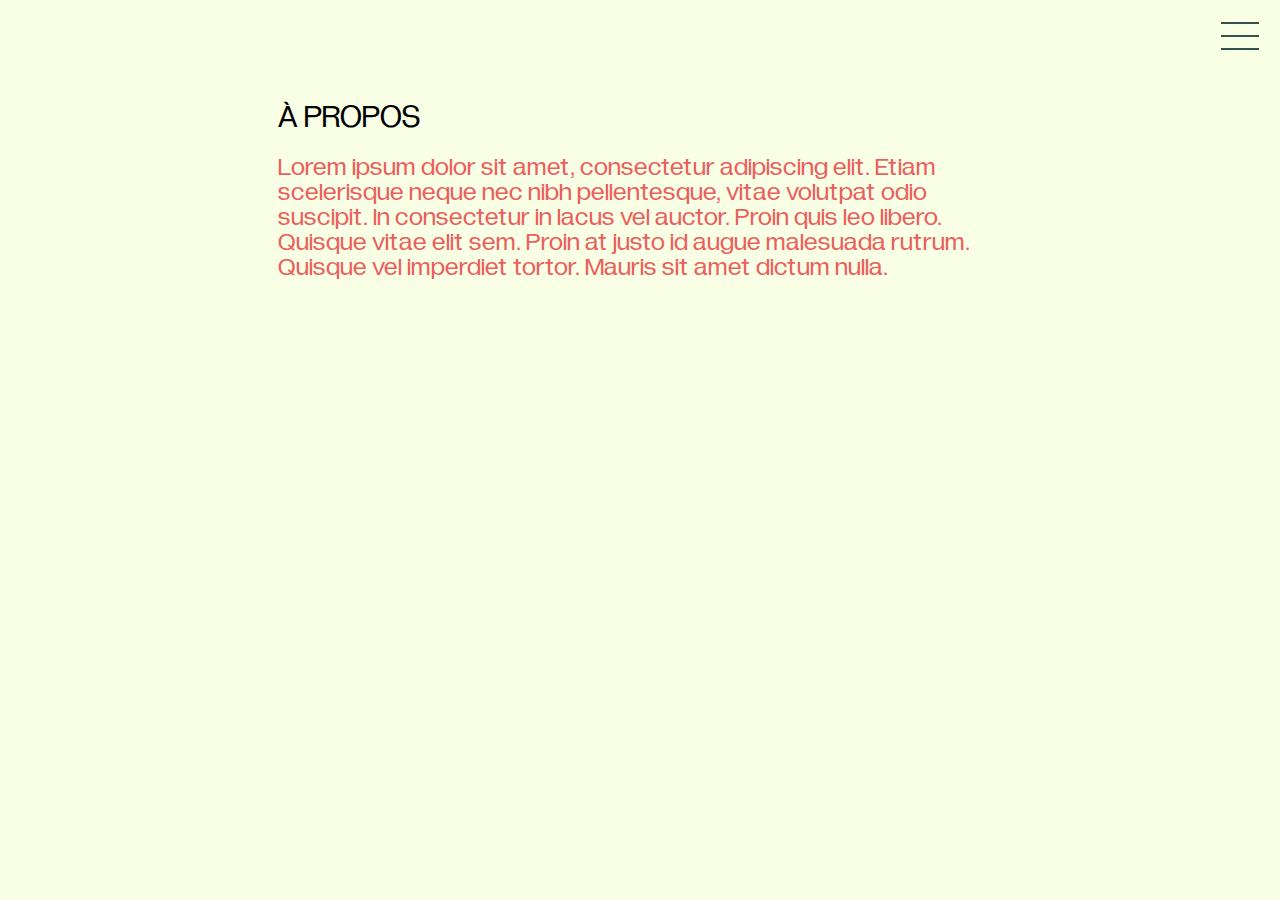
==== a-propos.html @ 1da1cbda "init project" ====
<!DOCTYPE html>
<html lang="en">

<head>

    <title>Demain j'étais ici - Théâtre Catapulte</title>
    
    <meta charset="utf-8">
    <meta http-equiv="x-ua-compatible" content="ie=edge">
    <meta name="msapplication-tap-highlight" content="no">
    <meta name="viewport" content="width=device-width, initial-scale=1">
    
    <meta name="author" content="Théâtre Catapulte">
    <!--meta name="keywords" content=""-->
    <meta name="description" content="">
    
    <meta itemprop="name" content="Project">
    <meta itemprop="description" content="Content description less than 200 characters">
    <meta itemprop="image" content="http://yourawesomeproject.com/image.jpg">
    
    <meta name="apple-mobile-web-app-capable" content="yes">
    <meta name="apple-mobile-web-app-status-bar-style" content="black">
    <meta name="apple-mobile-web-app-title" content="Project">
    
    <meta property="og:url" content="http://yourawesomeproject.com">
    <meta property="og:type" content="website">
    <meta property="og:title" content="Your Next Awesome Project">
    <meta property="og:image" content="http://yourawesomeproject.com/image.jpg">
    <meta property="og:description" content="Description Here">
    <meta property="og:site_name" content="Site Name">
    
    <meta name="twitter:card" content="summary">
    <meta name="twitter:site" content="@site_account">
    <meta name="twitter:creator" content="@individual_account">
    <meta name="twitter:url" content="http://yourawesomeproject.com">
    <meta name="twitter:title" content="Project">
    <meta name="twitter:description" content="Content description less than 200 characters">
    <meta name="twitter:image" content="http://yourawesomeproject.com/image.jpg">
    
    <link href="https://plus.google.com/+YourPage" rel="publisher">
    <link rel="apple-touch-icon" href="apple-touch-icon.png">
    <!-- Place favicon.ico in the root directory -->
    <link rel="alternate" hreflang="en" href="http://yourawesomeproject.com/en">
    <link type="text/plain" rel="author" href="humans.txt">
    
    <!-- Normalise.css -->
    <link rel="stylesheet" href="./assets/scss/app.css">
    <!-- Custom styles -->
    <link rel="stylesheet" href="./assets/scss/theme.css">

</head>

<body class="generic-page ham-menu-alt">
    
    <div id="top-menu">
        <button class="hamburger" id="hamburger-1" aria-label="Menu">
            <span class="line"></span>
            <span class="line"></span>
            <span class="line"></span>
        </button>
    </div> <!-- end .top-menu -->

    <nav id="side-menu">
        <ul>
            <li><a href="./index.html#zones">Zones</a></li>
            <li class="active"><a href="./a-propos.html">À propos</a></li>
            <li><a href="./participants.html">Participants</a></li>
            <li><a href="./mediation.html">Médiation</a></li>
        </ul>
    </nav>
    
    <main class="container full-height">
        <div class="inner">
            <h1>À propos</h1>
            <p>Lorem ipsum dolor sit amet, consectetur adipiscing elit. Etiam scelerisque neque nec nibh pellentesque, vitae volutpat odio suscipit. In consectetur in lacus vel auctor. Proin quis leo libero. Quisque vitae elit sem. Proin at justo id augue malesuada rutrum. Quisque vel imperdiet tortor. Mauris sit amet dictum nulla.</p>
        </div>
    </main>

    <!-- <div id="loader" class="radar" aria-hidden="true">
      <div class="wave wave1"></div>
      <div class="wave wave2"></div>
      <div class="wave wave3"></div>
    </div> -->
    
    <!-- jQuery -->
    <script src="https://cdnjs.cloudflare.com/ajax/libs/jquery/3.6.0/jquery.min.js" integrity="sha512-894YE6QWD5I59HgZOGReFYm4dnWc1Qt5NtvYSaNcOP+u1T9qYdvdihz0PPSiiqn/+/3e7Jo4EaG7TubfWGUrMQ==" crossorigin="anonymous" referrerpolicy="no-referrer"></script>
    <script type="text/javascript" src="./assets/js/app.js"></script>

</body>

</html>
---- assets/scss/app.css ----
/*
 ***********************
 *    IMPORT FONTS     *
 ***********************
*/

@import url('../fonts/Roboto.css');

@font-face {
    font-family: 'Gramatika Slanted';
    src: url('../fonts/Gramatika/Gramatika-Regular.woff2') format('woff2'),
        url('../fonts/Gramatika/Gramatika-Slanted.woff') format('woff');
    font-weight: normal;
    font-style: italic;
    font-display: swap;
}

@font-face {
    font-family: 'Gramatika';
    src: url('../fonts/Gramatika/Gramatika-Regular.woff2') format('woff2'),
        url('../fonts/Gramatika/Gramatika-Regular.woff') format('woff');
    font-weight: normal;
    font-style: normal;
    font-display: swap;
}

/*
 ***********************
 * RESET AND NORMALIZE *
 ***********************
*/

html,
body,
div,
span,
iframe,
h1,
h2,
h3,
h4,
h5,
h6,
p,
blockquote,
pre,
a,
address,
big,
code,
del,
dfn,
em,
img,
q,
s,
samp,
small,
strong,
sub,
sup,
tt,
var,
b,
u,
i,
dl,
dt,
dd,
ol,
ul,
li,
fieldset,
form,
label,
legend,
table,
caption,
tbody,
tfoot,
thead,
tr,
th,
td,
article,
aside,
canvas,
details,
embed,
figure,
figcaption,
footer,
header,
hgroup,
menu,
main,
nav,
output,
section,
summary,
time,
mark,
audio,
video {
    margin: 0;
    padding: 0;
    border: 0;
    font-size: 100%;
    font: inherit;
    vertical-align: baseline;
}

article,
aside,
details,
figcaption,
figure,
footer,
header,
hgroup,
menu,
nav,
section {
    display: block;
    margin: 0;
}

ol,
ul {
    list-style: none;
}

table {
    border-collapse: collapse;
    border-spacing: 0;
}

body {
    -ms-text-size-adjust: 100%;
    -webkit-text-size-adjust: 100%;
}

h1 {
    font-size: 2em;
    margin: 0.67em 0;
}

a {
    background-color: transparent;
    -webkit-text-decoration-skip: objects;
}

b,
strong {
    font-weight: bolder;
}

small {
    font-size: 80%;
}

figure {
    margin: 1em 40px;
}

img {
    border-style: none;
}

button,
[type="button"],
[type="reset"],
[type="submit"] {
    cursor: pointer;
}

button::-moz-focus-inner,
input::-moz-focus-inner {
    border: 0;
    padding: 0;
}

textarea {
    overflow: auto;
}

[hidden] {
    display: none !important;
}

[clear] {
    clear: both;
}

::selection {
    background: #b3d4fc;
    text-shadow: none;
}

/* Box Model */

*,
*:before,
*:after {
    -moz-box-sizing: border-box;
    -webkit-box-sizing: border-box;
    box-sizing: border-box;
}

/* A better looking default horizontal rule */

hr {
    display: block;
    height: 1px;
    border: 0;
    border-top: 1px solid #ccc;
    margin: 1em 0;
    padding: 0;
}

/*
 *****************
 * CSS VARIABLES *
 *****************
*/

:root {
    --main-bg-color: #fff;
    /* For using: var(--main-bg-color); */
}

/*
 *******************
 *  MEDIA QUERIES  *
 *******************
*/

/* EXTRA LARGE DISPLAY */

@media only screen and (max-width: 2400px) and (min-width: 1500px) {}

/* MEDIA FOR NOTEBOOK DISPLAY */

@media only screen and (max-width: 1200px) and (min-width: 300px) {}

/* MEDIA FOR TABLET DISPLAY */

@media only screen and (max-width: 992px) and (min-width: 300px) {}

/* MEDIA FOR MEDIUM MOBILE DISPLAY */

@media only screen and (max-width: 768px) and (min-width: 300px) {}

/* MEDIA FOR LITTLE MOBILE DISPLAY */

@media only screen and (max-width: 480px) and (min-width: 300px) {}

/*
 *******************
 *  PRINT STYLES  *
 *  DONT TOUCH!!  *
 *******************
*/

@media print {

    *,
    *:before,
    *:after,
    *:first-letter,
    *:first-line {
        background: transparent !important;
        color: #000 !important;
        box-shadow: none !important;
        text-shadow: none !important;
    }

    a,
    a:visited {
        text-decoration: underline;
    }

    a[href]:after {
        content: " ("attr(href) ")";
    }

    abbr[title]:after {
        content: " ("attr(title) ")";
    }

    a[href^="#"]:after,
    a[href^="javascript:"]:after {
        content: "";
    }

    pre,
    blockquote {
        border: 1px solid #999;
        page-break-inside: avoid;
    }

    img {
        max-width: 100% !important;
        page-break-inside: avoid;
    }

    p,
    h2,
    h3 {
        orphans: 3;
        widows: 3;
    }

    h2,
    h3 {
        page-break-after: avoid;
    }
}
---- assets/scss/theme.css ----
#player {
  height: 100%;
  text-align: left;
  position: fixed;
  top: 0;
  right: 0;
  -webkit-transition: -webkit-transform 0.3s ease-in-out;
  transition: -webkit-transform 0.3s ease-in-out;
  transition: transform 0.3s ease-in-out;
  transition: transform 0.3s ease-in-out, -webkit-transform 0.3s ease-in-out;
  -webkit-transform: translateY(100%);
          transform: translateY(100%);
  width: 100%;
  z-index: 10;
}

.player-is-active #player {
  -webkit-transform: translateY(0);
          transform: translateY(0);
}

.zone-rouge #player {
  background: #e59a70;
  background: -webkit-gradient(linear, left bottom, left top, from(#e59a70), to(#fa748c));
  background: linear-gradient(0deg, #e59a70 0%, #fa748c 100%);
}

.zone-verte #player {
  background: #6edc93;
  background: -webkit-gradient(linear, left bottom, left top, from(#6edc93), to(#bfe574));
  background: linear-gradient(0deg, #6edc93 0%, #bfe574 100%);
}

#player .inner {
  min-height: 100%;
  margin: 0 auto;
  max-width: 764px;
  padding: 50px 20px;
  position: relative;
}

#player #player_credits {
  width: 140px;
}

#player #btn_play {
  background: transparent url("data:image/svg+xml,%3Csvg width='23' height='28' viewBox='0 0 23 28' fill='none' xmlns='http://www.w3.org/2000/svg'%3E%3Cpath d='M22.5 14L7.88721e-07 27.8564L1.82703e-06 0.143593L22.5 14Z' fill='%23365151'/%3E%3C/svg%3E") no-repeat center;
  bottom: 20px;
  height: 30px;
  left: 50%;
  overflow: hidden;
  position: absolute;
  text-indent: -9999px;
  -webkit-transform: translateX(-50%);
          transform: translateX(-50%);
  width: 32px;
}

#player #player_duration {
  bottom: 28px;
  margin: 0;
  position: absolute;
  right: 20px;
}

#player #btn_playlist {
  background: transparent url("data:image/svg+xml,%3Csvg width='32px' height='32px' viewBox='0 0 32 32' id='icon' xmlns='http://www.w3.org/2000/svg'%3E%3Cdefs%3E%3Cstyle%3E.cls-1%7Bfill:none;%7D%3C/style%3E%3C/defs%3E%3Ctitle%3Eplaylist%3C/title%3E%3Crect x='4' y='6' width='18' height='2'/%3E%3Crect x='4' y='12' width='18' height='2'/%3E%3Crect x='4' y='18' width='12' height='2'/%3E%3Cpolygon points='21 18 28 23 21 28 21 18'/%3E%3Crect id='_Transparent_Rectangle_' data-name='&lt;Transparent Rectangle&gt;' class='cls-1' width='32' height='32'/%3E%3C/svg%3E") no-repeat center;
  background-size: cover;
  bottom: 15px;
  height: 40px;
  -webkit-filter: brightness(0.5) sepia(1) hue-rotate(140deg) saturate(6);
          filter: brightness(0.5) sepia(1) hue-rotate(140deg) saturate(6);
  left: 20px;
  overflow: hidden;
  position: absolute;
  text-indent: -9999px;
  width: 40px;
}

body,
html {
  min-height: 100%;
}

body {
  background-color: #f8ffe4;
  font-family: 'Gramatika', sans-serif;
  overflow-x: hidden;
  position: relative;
}

body.menu-is-active, body.page-loading {
  overflow: hidden;
}

body.zone-page {
  min-height: 100%;
}

body.zone-rouge {
  background: #e59a70;
  background: -webkit-gradient(linear, left bottom, left top, from(#e59a70), to(#fa748c));
  background: linear-gradient(0deg, #e59a70 0%, #fa748c 100%);
}

body.zone-verte {
  background: #6edc93;
  background: -webkit-gradient(linear, left bottom, left top, from(#6edc93), to(#bfe574));
  background: linear-gradient(0deg, #6edc93 0%, #bfe574 100%);
}

.generic-page h1, .generic-page h2 {
  text-transform: uppercase;
}

.index-page h1, .index-page h2 {
  color: #a8e07d;
  -webkit-filter: opacity(8);
          filter: opacity(8);
  font-size: 5.3em;
  letter-spacing: 2px;
  margin: 20px 0 0;
  position: absolute;
  text-align: center;
  text-transform: none;
  width: 100%;
  z-index: 2;
}

.zone-page h1, .zone-page h2 {
  color: #365151;
  font-size: 2.5em;
  line-height: 0.8;
  margin: 0.5em 0;
  width: 150px;
}

.zone-page h2 {
  width: 200px;
}

p {
  color: #eb5f5f;
  font-size: 1.6em;
}

main .inner {
  padding: 80px 20px 40px;
}

.zone-page main .inner {
  padding: 80px 20px 0 20px;
}

button {
  background: none;
  border: 0;
}

.full-height {
  height: 100%;
}

.text-theme-a {
  color: #365151;
  font-size: 1em;
  margin: 1em 0;
  text-transform: uppercase;
}

.text-theme-b {
  color: #365151;
  margin: 1em 0;
}

.overflow-hidden {
  overflow: hidden;
}

.position-relative {
  position: relative;
}

.min-height-100 {
  min-height: 100%;
}

#intro-video {
  bottom: 0;
  background-color: black;
  left: 0;
  position: fixed;
  right: 0;
  top: 0;
  display: -webkit-box;
  display: -ms-flexbox;
  display: flex;
  -webkit-box-align: center;
      -ms-flex-align: center;
          align-items: center;
  -webkit-box-pack: center;
      -ms-flex-pack: center;
          justify-content: center;
}

#intro-video::after {
  background-color: black;
  bottom: 0;
  content: "";
  display: block;
  left: 0;
  opacity: 0.4;
  right: 0;
  position: absolute;
  top: 0;
}

#intro-video .text-anim-wrapper {
  position: relative;
  top: -25%;
  z-index: 3;
}

#intro-video .text-anim-wrapper h1 {
  opacity: 0;
}

#intro-video .text-anim-wrapper span {
  color: #a8e07d;
  display: inline-block;
  padding: 0 1px;
  font-size: 5.6em;
}

#intro-video .text-anim-wrapper span:nth-of-type(7), #intro-video .text-anim-wrapper span:nth-of-type(14) {
  padding-right: 18px;
}

#intro-text {
  background-color: #f8ffe4;
  height: 100vh;
  margin-top: 100vh;
  position: relative;
  z-index: 2;
}

video {
  height: 100vh;
  width: 100%;
  -o-object-fit: cover;
     object-fit: cover;
  position: absolute;
}

#top-nav {
  margin: 0 auto;
  max-width: 764px;
  position: relative;
}

#top-nav .text-theme-a {
  left: 50%;
  position: fixed;
  top: 12px;
  -webkit-transform: translateX(-50%);
          transform: translateX(-50%);
}

#top-menu {
  position: fixed;
  right: 15px;
  top: 10px;
  z-index: 12;
}

#top-menu > a {
  display: block;
}

#top-menu ul {
  display: none;
}

#btn-back {
  background: transparent url("../images/ico-back.svg") no-repeat center;
  background-size: cover;
  display: block;
  height: 34px;
  overflow: hidden;
  position: fixed;
  text-indent: -9999px;
  top: 20px;
  left: 20px;
  width: 34px;
}

#side-menu {
  display: -webkit-box;
  display: -ms-flexbox;
  display: flex;
  -webkit-box-orient: vertical;
  -webkit-box-direction: normal;
      -ms-flex-direction: column;
          flex-direction: column;
  -webkit-box-pack: center;
      -ms-flex-pack: center;
          justify-content: center;
  background-color: #365151;
  height: 100%;
  text-align: left;
  padding: 2rem;
  position: fixed;
  top: 0;
  right: 0;
  -webkit-transition: -webkit-transform 0.3s ease-in-out;
  transition: -webkit-transform 0.3s ease-in-out;
  transition: transform 0.3s ease-in-out;
  transition: transform 0.3s ease-in-out, -webkit-transform 0.3s ease-in-out;
  -webkit-transform: translateX(100%);
          transform: translateX(100%);
  width: 100%;
  z-index: 11;
}

.menu-is-active #side-menu {
  -webkit-transform: translateX(0);
          transform: translateX(0);
}

#side-menu li.active a {
  color: white;
}

#side-menu a {
  color: #75dc93;
  font-size: 3.8em;
  text-decoration: none;
  -webkit-transition: color 200ms ease;
  transition: color 200ms ease;
}

#side-menu a:hover {
  color: white;
}

.hamburger .line {
  width: 38px;
  height: 2px;
  background-color: white;
  display: block;
  margin: 11px auto;
  -webkit-transition: all 0.3s ease-in-out;
  transition: all 0.3s ease-in-out;
}

.ham-menu-alt .hamburger .line {
  background-color: #365151;
}

/* ONE */
.menu-is-active #hamburger-1 .line:nth-child(2) {
  opacity: 0;
}

.menu-is-active #hamburger-1 .line:nth-child(1) {
  background-color: white;
  -webkit-transform: translateY(13px) rotate(45deg);
  transform: translateY(13px) rotate(45deg);
}

.menu-is-active #hamburger-1 .line:nth-child(3) {
  background-color: white;
  -webkit-transform: translateY(-13px) rotate(-45deg);
  transform: translateY(-13px) rotate(-45deg);
}

.scroll-indicator {
  color: white;
  position: absolute;
  bottom: 10px;
  display: block;
  padding-top: 40px;
  padding-bottom: 10px;
  font-size: 15px;
  text-transform: uppercase;
  letter-spacing: 1px;
  z-index: 10;
}

.scroll-indicator__line {
  position: absolute;
  left: 0;
  top: 0;
  right: 0;
  display: block;
  width: 1px;
  height: 25px;
  background-color: white;
  margin: auto;
  content: '';
}

#loader {
  -webkit-animation: gradient 10s ease-in-out infinite;
          animation: gradient 10s ease-in-out infinite;
  background: -webkit-gradient(linear, left top, left bottom, from(#eb6b92), color-stop(#e2c592), to(#86e092));
  background: linear-gradient(180deg, #eb6b92, #e2c592, #86e092);
  background-size: 400% 400%;
  bottom: 0;
  display: -webkit-box;
  display: -ms-flexbox;
  display: flex;
  -webkit-box-align: center;
      -ms-flex-align: center;
          align-items: center;
  -webkit-box-pack: center;
      -ms-flex-pack: center;
          justify-content: center;
  left: 0;
  position: fixed;
  right: 0;
  top: 0;
  z-index: 20;
}

@-webkit-keyframes gradient {
  0% {
    background-position: 0% 0%;
  }
  50% {
    background-position: 0% 100%;
  }
  100% {
    background-position: 0% 0%;
  }
}

@keyframes gradient {
  0% {
    background-position: 0% 0%;
  }
  50% {
    background-position: 0% 100%;
  }
  100% {
    background-position: 0% 0%;
  }
}

.radar .wave {
  width: 0;
  height: 0;
  margin: 0 auto;
  position: relative;
  border-radius: 50%;
  border: 5px solid #fff;
  opacity: 0;
  -webkit-animation-name: radar;
          animation-name: radar;
  -webkit-animation-direction: normal;
          animation-direction: normal;
  -webkit-animation-iteration-count: infinite;
          animation-iteration-count: infinite;
  -webkit-animation-play-state: running;
          animation-play-state: running;
  -webkit-animation-duration: 1.5s;
          animation-duration: 1.5s;
  -webkit-animation-fill-mode: forwards;
          animation-fill-mode: forwards;
  -webkit-animation-timing-function: cubic-bezier(0.6, 0.13, 0.79, 0.49);
          animation-timing-function: cubic-bezier(0.6, 0.13, 0.79, 0.49);
  position: absolute;
  left: 50%;
  top: 50%;
  left: 50%;
  -webkit-transform: translate(-50%, -50%);
          transform: translate(-50%, -50%);
}

.radar .wave.wave1 {
  -webkit-animation-delay: 0s;
          animation-delay: 0s;
}

.radar .wave.wave2 {
  -webkit-animation-delay: 0.2s;
          animation-delay: 0.2s;
}

.radar .wave.wave3 {
  -webkit-animation-delay: 0.4s;
          animation-delay: 0.4s;
}

@-webkit-keyframes radar {
  0% {
    opacity: 0;
    width: 0;
    height: 0;
  }
  50% {
    opacity: 1;
    width: 10px;
    height: 10px;
  }
  100% {
    opacity: 0;
    width: 70px;
    height: 70px;
    border-width: 1;
  }
}

@keyframes radar {
  0% {
    opacity: 0;
    width: 0;
    height: 0;
  }
  50% {
    opacity: 1;
    width: 10px;
    height: 10px;
  }
  100% {
    opacity: 0;
    width: 70px;
    height: 70px;
    border-width: 1;
  }
}

#zones {
  background-color: #f8ffe4;
  height: 100%;
  position: relative;
  z-index: 3;
}

#zones .wrap-inner {
  height: 100%;
  overflow: hidden;
  position: relative;
}

#zones .inner {
  height: 100%;
  margin: 0 auto;
  max-width: 764px;
  position: relative;
}

#zones::before {
  background: #86e092;
  background: -webkit-gradient(linear, left bottom, left top, from(#86e092), color-stop(50%, #e2c592), color-stop(90%, #eb6b92), to(rgba(253, 251, 247, 0)));
  background: linear-gradient(0deg, #86e092 0%, #e2c592 50%, #eb6b92 90%, rgba(253, 251, 247, 0) 100%);
  bottom: 0;
  content: "";
  display: block;
  left: 0;
  position: absolute;
  right: 0;
  top: -5%;
  z-index: -1;
}

#zones .zone-list {
  display: -webkit-box;
  display: -ms-flexbox;
  display: flex;
  -webkit-box-orient: vertical;
  -webkit-box-direction: normal;
      -ms-flex-direction: column;
          flex-direction: column;
  -ms-flex-pack: distribute;
      justify-content: space-around;
  padding: 20px;
  height: 100%;
}

#zones .zone-list li {
  opacity: 0;
  position: relative;
  width: 100%;
}

#zones .zone-list li:nth-child(1) {
  -webkit-transition: opacity 350ms ease;
  transition: opacity 350ms ease;
}

#zones .zone-list li:nth-child(2) {
  -webkit-transition: opacity 650ms ease;
  transition: opacity 650ms ease;
}

#zones .zone-list li:nth-child(3) {
  -webkit-transition: opacity 950ms ease;
  transition: opacity 950ms ease;
}

.reached-zones #zones .zone-list li {
  opacity: 1;
}

#zones .zone-list li svg {
  left: -10%;
  position: absolute;
  right: -10%;
  top: 10%;
}

#zones .zone-list li.zone-locked > a {
  opacity: 0.7;
}

#zones .zone-list li.zone-locked > a::after {
  background: transparent url("../images/ico-lock2.svg") no-repeat center;
  background-size: cover;
  color: #365151;
  content: "";
  display: block;
  height: 24px;
  opacity: 0.7;
  position: absolute;
  right: -10px;
  top: 10px;
  width: 20px;
}

#zones .zone-list li > a {
  color: #365151;
  display: inline-block;
  font-size: 2.5em;
  line-height: 0.8;
  position: relative;
  text-decoration: none;
  width: 150px;
}

.sigContain {
  background: transparent;
  width: 100%;
  height: 100%;
  -webkit-transform: translateY(80%);
          transform: translateY(80%);
}

.sigContain,
.signal {
  position: absolute;
  top: 0;
  bottom: 0;
  left: 0;
  right: 0;
  z-index: -1;
}

.signal {
  border: 1px solid white;
  border-radius: 300px;
  top: 400px;
  width: 400px;
  height: 400px;
  left: calc(50% - 200px);
  margin: 0;
  opacity: 0;
  position: absolute;
}

.s1 {
  -webkit-animation: pulsate 10s ease-out 0s infinite;
          animation: pulsate 10s ease-out 0s infinite;
}

.s2 {
  -webkit-animation: pulsate 10s ease-out 3s infinite;
          animation: pulsate 10s ease-out 3s infinite;
}

.s3 {
  -webkit-animation: pulsate 10s ease-out 6s infinite;
          animation: pulsate 10s ease-out 6s infinite;
}

.s4 {
  -webkit-animation: pulsate 10s ease-out 8s infinite;
          animation: pulsate 10s ease-out 8s infinite;
}

@-webkit-keyframes pulsate {
  0% {
    -webkit-transform: scale(0.1);
            transform: scale(0.1);
    opacity: 0.0;
  }
  30% {
    opacity: 0.1;
  }
  50% {
    opacity: 0.3;
  }
  70% {
    opacity: 0.1;
  }
  100% {
    -webkit-transform: scale(5.5);
            transform: scale(5.5);
    opacity: 0;
  }
}

@keyframes pulsate {
  0% {
    -webkit-transform: scale(0.1);
            transform: scale(0.1);
    opacity: 0.0;
  }
  30% {
    opacity: 0.1;
  }
  50% {
    opacity: 0.3;
  }
  70% {
    opacity: 0.1;
  }
  100% {
    -webkit-transform: scale(5.5);
            transform: scale(5.5);
    opacity: 0;
  }
}

/* ZONES PAGES */
.zone-page main .inner .text-theme-a {
  left: 50%;
  position: fixed;
  top: 12px;
  -webkit-transform: translateX(-50%);
          transform: translateX(-50%);
}

.zone-page main .playlist {
  margin: 0 auto;
  max-width: 764px;
  padding: 0 0 60px 0;
}

.zone-page main .playlist li {
  border-top: 1px solid rgba(255, 255, 255, 0.6);
  position: relative;
}

.zone-page main .playlist li:last-child {
  border-bottom: 1px solid rgba(255, 255, 255, 0.6);
}

.zone-page main .playlist li a {
  color: #365151;
  display: block;
  font-size: 1.3em;
  padding: 12px 20px;
  position: relative;
  text-decoration: none;
}

.zone-page main .playlist li.listened a::before {
  background: transparent url("../images/ico-check.svg") no-repeat center;
  content: "";
  display: block;
  height: 21px;
  position: absolute;
  right: 20px;
  width: 21px;
}

.zone-page.zone-locked .playlist a::before {
  background: transparent url("../images/ico-lock2.svg") no-repeat center !important;
  background-size: cover !important;
  content: "";
  display: block;
  height: 26px !important;
  position: absolute;
  right: 20px;
  top: 50%;
  -webkit-transform: translateY(-50%);
          transform: translateY(-50%);
  width: 20px !important;
}

#loading_screen {
  bottom: 0;
  left: 0;
  position: fixed;
  right: 0;
  top: 0;
  z-index: 13;
}

.zone-rouge #loading_screen {
  background: #e59a70;
  background: -webkit-gradient(linear, left bottom, left top, from(#e59a70), to(#fa748c));
  background: linear-gradient(0deg, #e59a70 0%, #fa748c 100%);
}

.zone-verte #loading_screen {
  background: #6edc93;
  background: -webkit-gradient(linear, left bottom, left top, from(#6edc93), to(#bfe574));
  background: linear-gradient(0deg, #6edc93 0%, #bfe574 100%);
}

/*
 *******************
 *  MEDIA QUERIES  *
 *******************
*/
@media (min-width: 992px) {
  .text-anim-wrapper br {
    display: none;
  }
  .container .inner {
    margin: 0 auto;
    max-width: 764px;
  }
}
/*# sourceMappingURL=theme.css.map */
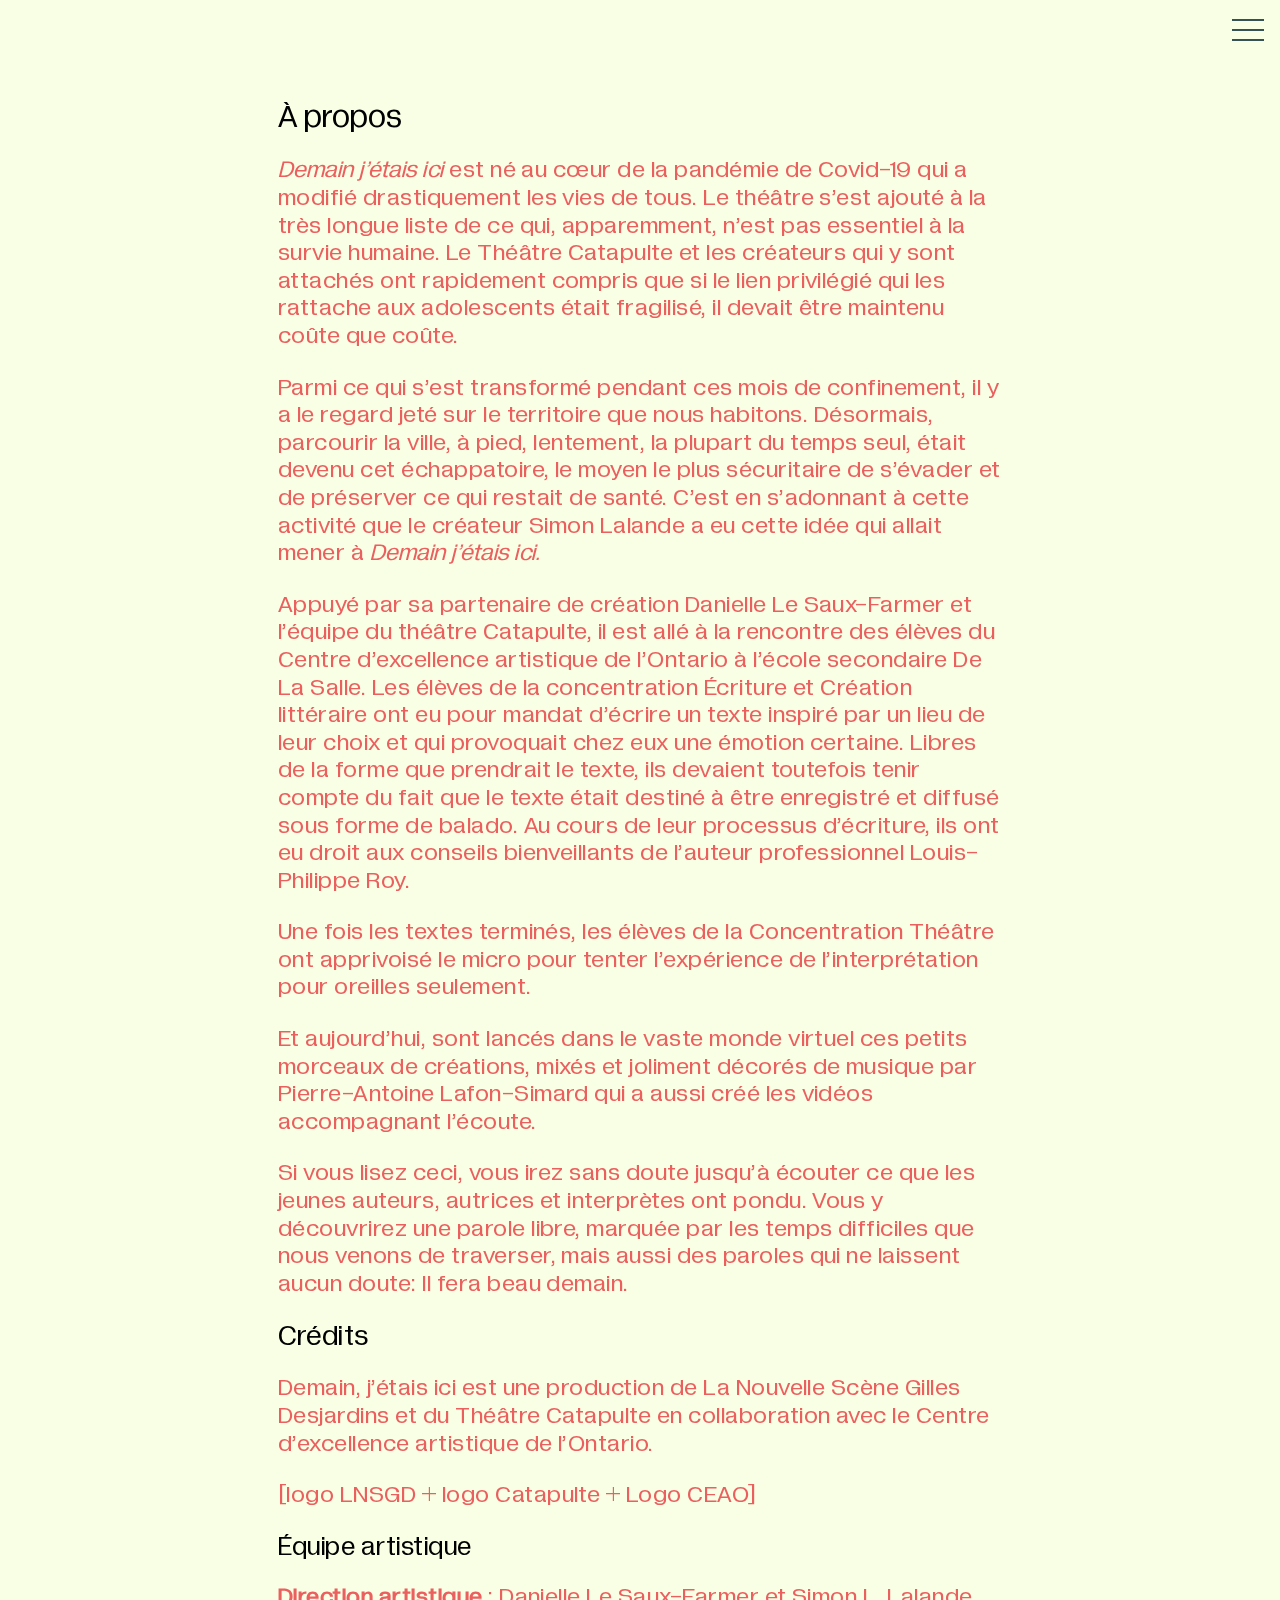
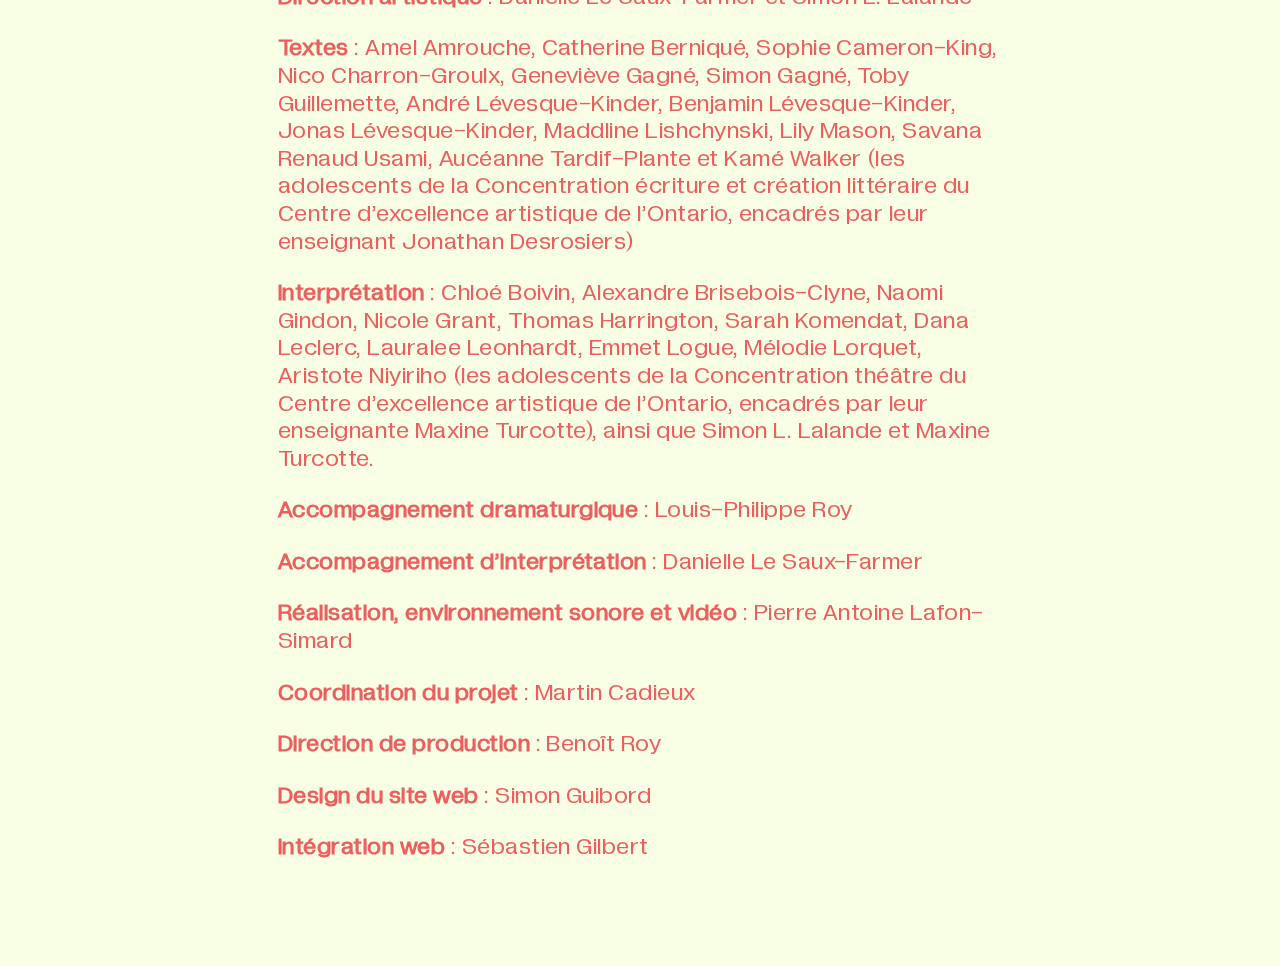
==== commit a693edcc: "yeah" ====
--- a/a-propos.html
+++ b/a-propos.html
@@ -62,17 +62,44 @@
 
     <nav id="side-menu">
         <ul>
-            <li><a href="./index.html#zones">Zones</a></li>
-            <li class="active"><a href="./a-propos.html">À propos</a></li>
-            <li><a href="./participants.html">Participants</a></li>
+            <li><a href="./index.html">Accueil</a></li>
+            <li><a href="#" class="active">À propos</a></li>
             <li><a href="./mediation.html">Médiation</a></li>
         </ul>
     </nav>
     
     <main class="container full-height">
         <div class="inner">
+            
             <h1>À propos</h1>
-            <p>Lorem ipsum dolor sit amet, consectetur adipiscing elit. Etiam scelerisque neque nec nibh pellentesque, vitae volutpat odio suscipit. In consectetur in lacus vel auctor. Proin quis leo libero. Quisque vitae elit sem. Proin at justo id augue malesuada rutrum. Quisque vel imperdiet tortor. Mauris sit amet dictum nulla.</p>
+            
+            <p><span class="text-slanted">Demain j’étais ici</span> est né au cœur de la pandémie de Covid-19 qui a modifié drastiquement les vies de tous. Le théâtre s’est ajouté à la très longue liste de ce qui, apparemment, n’est pas essentiel à la survie humaine. Le Théâtre Catapulte et les créateurs qui y sont attachés ont rapidement compris que si le lien privilégié qui les rattache aux adolescents était fragilisé, il devait être maintenu coûte que coûte.</p>
+            
+            <p>Parmi ce qui s’est transformé pendant ces mois de confinement, il y a le regard jeté sur le territoire que nous habitons. Désormais, parcourir la ville, à pied, lentement, la plupart du temps seul, était devenu cet échappatoire, le moyen le plus sécuritaire de s’évader et de préserver ce qui restait de santé. C’est en s’adonnant à cette activité que le créateur Simon Lalande a eu cette idée qui allait mener à <span class="text-slanted">Demain j’étais ici.</span></p>
+            
+            <p>Appuyé par sa partenaire de création Danielle Le Saux-Farmer et l’équipe du théâtre Catapulte, il est allé à la rencontre des élèves du Centre d’excellence artistique de l’Ontario à l’école secondaire De La Salle. Les élèves de la concentration Écriture et Création littéraire ont eu pour mandat d’écrire un texte inspiré par un lieu de leur choix et qui provoquait chez eux une émotion certaine. Libres de la forme que prendrait le texte, ils devaient toutefois tenir compte du fait que le texte était destiné à être enregistré et diffusé sous forme de balado. Au cours de leur processus d’écriture, ils ont eu droit aux conseils bienveillants de l’auteur professionnel Louis-Philippe Roy.</p>
+            
+            <p>Une fois les textes terminés, les élèves de la Concentration Théâtre ont apprivoisé le micro pour tenter l’expérience de l’interprétation pour oreilles seulement.</p>
+            
+            <p>Et aujourd’hui, sont lancés dans le vaste monde virtuel ces petits morceaux de créations, mixés et joliment décorés de musique par Pierre-Antoine Lafon-Simard qui a aussi créé les vidéos accompagnant l’écoute.</p>
+            
+            <p>Si vous lisez ceci, vous irez sans doute jusqu’à écouter ce que les jeunes auteurs, autrices et interprètes ont pondu. Vous y découvrirez une parole libre, marquée par les temps difficiles que nous venons de traverser, mais aussi des paroles qui ne laissent aucun doute: Il fera beau demain.</p>
+            
+            <h2>Crédits</h2>
+            <p><em>Demain, j’étais ici</em> est une production de La Nouvelle Scène Gilles Desjardins et du Théâtre Catapulte en collaboration avec le Centre d’excellence artistique de l’Ontario.</p>
+            <p>[logo LNSGD + logo Catapulte + Logo CEAO]</p>
+            <h3>Équipe artistique</h3>
+            <p><strong>Direction artistique</strong> : Danielle Le Saux-Farmer et Simon L. Lalande</p>
+            <p><strong>Textes</strong> : Amel Amrouche, Catherine Berniqué, Sophie Cameron-King, Nico Charron-Groulx, Geneviève Gagné, Simon Gagné, Toby Guillemette, André Lévesque-Kinder, Benjamin Lévesque-Kinder, Jonas Lévesque-Kinder, Maddline Lishchynski, Lily Mason, Savana Renaud Usami, Aucéanne Tardif-Plante et Kamé Walker (les adolescents de la Concentration écriture et création littéraire du Centre d’excellence artistique de l’Ontario, encadrés par leur enseignant Jonathan Desrosiers)</p>
+            <p><strong>Interprétation</strong> : Chloé Boivin, Alexandre Brisebois-Clyne, Naomi Gindon, Nicole Grant, Thomas Harrington, Sarah Komendat, Dana Leclerc, Lauralee Leonhardt, Emmet Logue, Mélodie Lorquet, Aristote Niyiriho (les adolescents de la Concentration théâtre du Centre d’excellence artistique de l’Ontario, encadrés par leur enseignante Maxine Turcotte), ainsi que Simon L. Lalande et Maxine Turcotte.</p>
+            <p><strong>Accompagnement dramaturgique</strong> : Louis-Philippe Roy</p>
+            <p><strong>Accompagnement d’interprétation</strong> : Danielle Le Saux-Farmer</p>
+            <p><strong>Réalisation, environnement sonore et vidéo</strong> : Pierre Antoine Lafon-Simard</p>
+            <p><strong>Coordination du projet</strong> : Martin Cadieux</p>
+            <p><strong>Direction de production</strong> : Benoît Roy</p>
+            <p><strong>Design du site web</strong> : Simon Guibord</p>
+            <p><strong>Intégration web</strong> : Sébastien Gilbert</p>
+            
         </div>
     </main>
 
--- a/assets/scss/theme.css
+++ b/assets/scss/theme.css
@@ -1,80 +1,755 @@
+/**
+ * ==============================================
+ * Gradient anim
+ * ==============================================
+ */
+@-webkit-keyframes gradient {
+  from {
+    background-position: 100% 0%;
+  }
+  to {
+    background-position: 0% 0%;
+  }
+}
+@keyframes gradient {
+  from {
+    background-position: 100% 0%;
+  }
+  to {
+    background-position: 0% 0%;
+  }
+}
+
+@keyframes zoneRougeChangeBgcolor {
+  0% {
+    background-color: #fa748c;
+  }
+  50% {
+    background-color: #e59a70;
+  }
+  100% {
+    background-color: #fa748c;
+  }
+}
+
+@-webkit-keyframes zoneRougeChangeBgcolor {
+  0% {
+    background-color: #fa748c;
+  }
+  50% {
+    background-color: #e59a70;
+  }
+  100% {
+    background-color: #fa748c;
+  }
+}
+
+/**
+ * ==============================================
+ * Dot Pulse
+ * ==============================================
+ */
+.dot-pulse-container {
+  position: absolute;
+  right: 37px;
+  top: 50%;
+  -webkit-transform: translateY(-50%);
+  transform: translateY(-50%);
+  display: none;
+}
+
+.is-playing .dot-pulse-container {
+  display: block;
+}
+
+.listened .dot-pulse-container {
+  right: 100px;
+}
+
+.dot-pulse {
+  display: block;
+  position: relative;
+  left: -9999px;
+  width: 8px;
+  height: 8px;
+  border-radius: 5px;
+  background-color: #365151;
+  color: #365151;
+  -webkit-box-shadow: 9999px 0 0 -5px #365151;
+          box-shadow: 9999px 0 0 -5px #365151;
+  -webkit-animation: dotPulse 1.5s infinite linear;
+          animation: dotPulse 1.5s infinite linear;
+  -webkit-animation-delay: .25s;
+          animation-delay: .25s;
+}
+
+.dot-pulse::before,
+.dot-pulse::after {
+  content: '';
+  display: inline-block;
+  position: absolute;
+  top: 0;
+  width: 8px;
+  height: 8px;
+  border-radius: 5px;
+  background-color: #365151;
+  color: #365151;
+}
+
+.dot-pulse::before {
+  -webkit-box-shadow: 9984px 0 0 -5px #365151;
+          box-shadow: 9984px 0 0 -5px #365151;
+  -webkit-animation: dotPulseBefore 1.5s infinite linear;
+          animation: dotPulseBefore 1.5s infinite linear;
+  -webkit-animation-delay: 0s;
+          animation-delay: 0s;
+}
+
+.dot-pulse::after {
+  -webkit-box-shadow: 10014px 0 0 -5px #365151;
+          box-shadow: 10014px 0 0 -5px #365151;
+  -webkit-animation: dotPulseAfter 1.5s infinite linear;
+          animation: dotPulseAfter 1.5s infinite linear;
+  -webkit-animation-delay: .5s;
+          animation-delay: .5s;
+}
+
+@-webkit-keyframes dotPulseBefore {
+  0% {
+    -webkit-box-shadow: 9984px 0 0 -5px #365151;
+            box-shadow: 9984px 0 0 -5px #365151;
+  }
+  30% {
+    -webkit-box-shadow: 9984px 0 0 2px #365151;
+            box-shadow: 9984px 0 0 2px #365151;
+  }
+  60%,
+  100% {
+    -webkit-box-shadow: 9984px 0 0 -5px #365151;
+            box-shadow: 9984px 0 0 -5px #365151;
+  }
+}
+
+@keyframes dotPulseBefore {
+  0% {
+    -webkit-box-shadow: 9984px 0 0 -5px #365151;
+            box-shadow: 9984px 0 0 -5px #365151;
+  }
+  30% {
+    -webkit-box-shadow: 9984px 0 0 2px #365151;
+            box-shadow: 9984px 0 0 2px #365151;
+  }
+  60%,
+  100% {
+    -webkit-box-shadow: 9984px 0 0 -5px #365151;
+            box-shadow: 9984px 0 0 -5px #365151;
+  }
+}
+
+@-webkit-keyframes dotPulse {
+  0% {
+    -webkit-box-shadow: 9999px 0 0 -5px #365151;
+            box-shadow: 9999px 0 0 -5px #365151;
+  }
+  30% {
+    -webkit-box-shadow: 9999px 0 0 2px #365151;
+            box-shadow: 9999px 0 0 2px #365151;
+  }
+  60%,
+  100% {
+    -webkit-box-shadow: 9999px 0 0 -5px #365151;
+            box-shadow: 9999px 0 0 -5px #365151;
+  }
+}
+
+@keyframes dotPulse {
+  0% {
+    -webkit-box-shadow: 9999px 0 0 -5px #365151;
+            box-shadow: 9999px 0 0 -5px #365151;
+  }
+  30% {
+    -webkit-box-shadow: 9999px 0 0 2px #365151;
+            box-shadow: 9999px 0 0 2px #365151;
+  }
+  60%,
+  100% {
+    -webkit-box-shadow: 9999px 0 0 -5px #365151;
+            box-shadow: 9999px 0 0 -5px #365151;
+  }
+}
+
+@-webkit-keyframes dotPulseAfter {
+  0% {
+    -webkit-box-shadow: 10014px 0 0 -5px #365151;
+            box-shadow: 10014px 0 0 -5px #365151;
+  }
+  30% {
+    -webkit-box-shadow: 10014px 0 0 2px #365151;
+            box-shadow: 10014px 0 0 2px #365151;
+  }
+  60%,
+  100% {
+    -webkit-box-shadow: 10014px 0 0 -5px #365151;
+            box-shadow: 10014px 0 0 -5px #365151;
+  }
+}
+
+@keyframes dotPulseAfter {
+  0% {
+    -webkit-box-shadow: 10014px 0 0 -5px #365151;
+            box-shadow: 10014px 0 0 -5px #365151;
+  }
+  30% {
+    -webkit-box-shadow: 10014px 0 0 2px #365151;
+            box-shadow: 10014px 0 0 2px #365151;
+  }
+  60%,
+  100% {
+    -webkit-box-shadow: 10014px 0 0 -5px #365151;
+            box-shadow: 10014px 0 0 -5px #365151;
+  }
+}
+
+html.song-is-playing.show-artistPanel {
+  height: 100%;
+}
+
+.song-is-playing.show-artistPanel body {
+  height: 100%;
+  overflow: hidden;
+}
+
+body.zone-page::-webkit-scrollbar {
+  display: none;
+}
+
 #player {
+  -ms-flex-line-pack: justify;
+      align-content: space-between;
+  display: -webkit-box;
+  display: -ms-flexbox;
+  display: flex;
+  -ms-flex-wrap: wrap;
+      flex-wrap: wrap;
   height: 100%;
   text-align: left;
-  position: fixed;
-  top: 0;
-  right: 0;
-  -webkit-transition: -webkit-transform 0.3s ease-in-out;
-  transition: -webkit-transform 0.3s ease-in-out;
-  transition: transform 0.3s ease-in-out;
-  transition: transform 0.3s ease-in-out, -webkit-transform 0.3s ease-in-out;
-  -webkit-transform: translateY(100%);
-          transform: translateY(100%);
   width: 100%;
   z-index: 10;
-}
-
-.player-is-active #player {
-  -webkit-transform: translateY(0);
-          transform: translateY(0);
-}
-
-.zone-rouge #player {
-  background: #e59a70;
-  background: -webkit-gradient(linear, left bottom, left top, from(#e59a70), to(#fa748c));
-  background: linear-gradient(0deg, #e59a70 0%, #fa748c 100%);
-}
-
-.zone-verte #player {
-  background: #6edc93;
-  background: -webkit-gradient(linear, left bottom, left top, from(#6edc93), to(#bfe574));
-  background: linear-gradient(0deg, #6edc93 0%, #bfe574 100%);
+  display: none;
+}
+
+#player h2 {
+  color: #365151;
+  font-size: 2.5em;
+  line-height: 105%;
+  margin: 0.5em 0;
+  width: auto;
 }
 
 #player .inner {
   min-height: 100%;
   margin: 0 auto;
   max-width: 764px;
-  padding: 50px 20px;
+  padding: 60px 20px 140px;
+  position: relative;
+  height: 100vh;
+  overflow-y: scroll;
+  -webkit-mask-image: -webkit-gradient(linear, left top, left bottom, color-stop(60%, black), color-stop(75%, rgba(255, 255, 255, 0)));
+  -webkit-mask-image: linear-gradient(to bottom, black 60%, rgba(255, 255, 255, 0) 75%);
+  mask-image: -webkit-gradient(linear, left top, left bottom, color-stop(60%, black), color-stop(75%, rgba(255, 255, 255, 0)));
+  mask-image: linear-gradient(to bottom, black 60%, rgba(255, 255, 255, 0) 75%);
+  scrollbar-width: none;
+}
+
+#player .inner::-webkit-scrollbar {
+  display: none;
+}
+
+#player #artistPlayerContainer {
+  position: relative;
+  z-index: 1;
+}
+
+#player #artistInfoPanel {
+  opacity: 1;
+  position: relative;
+  -webkit-transition: transform 300ms ease-in-out, opacity 300ms ease;
+  -webkit-transform: translateY(0);
+  -webkit-transition: opacity 300ms ease, -webkit-transform 300ms ease-in-out;
+  transition: opacity 300ms ease, -webkit-transform 300ms ease-in-out;
+  transition: transform 300ms ease-in-out, opacity 300ms ease;
+  transition: transform 300ms ease-in-out, opacity 300ms ease, -webkit-transform 300ms ease-in-out;
+  transform: translateY(0);
+  width: 100%;
+  z-index: 2;
+}
+
+.zone-rouge #player #artistInfoPanel {
+  background-color: #fa748c;
+  -webkit-animation: zoneRougeChangeBgcolor 30s ease infinite;
+  animation: zoneRougeChangeBgcolor 30s ease infinite;
+}
+
+.song-is-playing .zone-rouge #player #artistInfoPanel {
+  -webkit-animation-play-state: paused;
+  animation-play-state: paused;
+}
+
+.zone-orange #player #artistInfoPanel {
+  background: #fae474;
+  background: -webkit-gradient(linear, left bottom, left top, from(#fae474), to(#e59370));
+  background: linear-gradient(0deg, #fae474 0%, #e59370 100%);
+}
+
+.zone-verte #player #artistInfoPanel {
+  background: #6edc93;
+  background: -webkit-gradient(linear, left bottom, left top, from(#6edc93), to(#bfe574));
+  background: linear-gradient(0deg, #6edc93 0%, #bfe574 100%);
+}
+
+.hide-artistInfo #player #artistInfoPanel,
+.song-is-playing #player #artistInfoPanel {
+  opacity: 0;
+  -webkit-transform: translateY(100%);
+  transform: translateY(100%);
+}
+
+#player #artistPlayer {
+  bottom: 0;
+  position: fixed;
+  -webkit-transform: translateY(0);
+  transform: translateY(0);
+  -webkit-transition: background 500ms ease, transform 500ms ease;
+  -webkit-transition: background 500ms ease, -webkit-transform 500ms ease;
+  transition: background 500ms ease, -webkit-transform 500ms ease;
+  transition: background 500ms ease, transform 500ms ease;
+  transition: background 500ms ease, transform 500ms ease, -webkit-transform 500ms ease;
+  width: 100%;
+  z-index: 3;
+}
+
+.song-is-playing #player #artistPlayer {
+  padding-top: 60px;
+}
+
+.player-is-collapse #player #artistPlayer {
+  -webkit-transform: translateY(160px);
+  transform: translateY(160px);
+}
+
+#player #artistPlayer::before {
+  bottom: 0;
+  content: "";
+  left: 0;
+  opacity: 0;
+  position: absolute;
+  right: 0;
+  -webkit-transition: opacity 500ms ease;
+  -webkit-transition: opacity 1500ms ease;
+  transition: opacity 1500ms ease;
+}
+
+.zone-rouge #player #artistPlayer::before {
+  background: #fa748c;
+  background: -webkit-gradient(linear, left bottom, left top, color-stop(25%, #fa748c), to(rgba(255, 255, 255, 0)));
+  background: linear-gradient(0deg, #fa748c 25%, rgba(255, 255, 255, 0) 100%);
+}
+
+.song-is-playing #player #artistPlayer::before {
+  opacity: 1;
+  top: -50px;
+}
+
+#player #player_trackname_part {
+  margin-bottom: 10px;
+}
+
+#player #player_desc {
+  padding-bottom: 80px;
+}
+
+#player #playerProgressBarContainer {
+  margin: 0 auto 20px;
+  max-width: 764px;
+  padding: 0 20px;
+  position: relative;
+}
+
+#player #playerProgressBarContainer #playerSongName {
+  color: white;
+  font-size: 1.3em;
+  margin: 16px 0;
+}
+
+#player #playerProgressBarContainer #playerProgressBar {
+  position: relative;
+  height: 5px;
+  background-color: #FFF;
+  vertical-align: 2px;
+  border-radius: 3px;
+  cursor: pointer;
+}
+
+#player #playerProgressBarContainer #playerTime_Now {
+  position: absolute;
+  left: 0;
+  display: inline-block;
+  height: 5px;
+  background-color: #365151;
+}
+
+#player #playerProgressBarContainer #playerTime_Now::after {
+  content: '';
+  position: absolute;
+  left: 100%;
+  width: 3px;
+  height: 7px;
+  background-color: lightblue;
+}
+
+#player #playerProgressBarContainer #playerTime_Start {
+  color: white;
+  position: absolute;
+  right: 20px;
+  bottom: -21px;
+}
+
+#player #playerProgressBarContainer #playerTime_End {
+  display: none;
+}
+
+#player #playerControls {
+  -webkit-box-align: center;
+      -ms-flex-align: center;
+          align-items: center;
+  display: -webkit-box;
+  display: -ms-flexbox;
+  display: flex;
+  -webkit-box-pack: justify;
+      -ms-flex-pack: justify;
+          justify-content: space-between;
+  margin: 0 auto;
+  max-width: 764px;
+  padding: 20px;
   position: relative;
 }
 
 #player #player_credits {
-  width: 140px;
-}
-
-#player #btn_play {
+  width: 160px;
+}
+
+#player #btnPlay {
   background: transparent url("data:image/svg+xml,%3Csvg width='23' height='28' viewBox='0 0 23 28' fill='none' xmlns='http://www.w3.org/2000/svg'%3E%3Cpath d='M22.5 14L7.88721e-07 27.8564L1.82703e-06 0.143593L22.5 14Z' fill='%23365151'/%3E%3C/svg%3E") no-repeat center;
-  bottom: 20px;
   height: 30px;
+  overflow: hidden;
+  text-indent: -9999px;
+  width: 32px;
+}
+
+#player #btnStop {
+  background: transparent url("data:image/svg+xml,%3Csvg width='20' height='20' viewBox='0 0 20 20' fill='none' xmlns='http://www.w3.org/2000/svg'%3E%3Crect width='6.1056' height='19.8432' fill='%23365151'/%3E%3Cpath d='M12.2109 0H19.0797V19.8432H12.2109V0Z' fill='%23365151'/%3E%3C/svg%3E%0A") no-repeat center;
+  height: 30px;
+  overflow: hidden;
+  text-indent: -9999px;
+  width: 32px;
+}
+
+#player #btnNext {
+  background: transparent url("data:image/svg+xml,%3Csvg width='25' height='22' viewBox='0 0 25 22' fill='none' xmlns='http://www.w3.org/2000/svg'%3E%3Crect x='18' y='1' width='6.1056' height='19.8432' fill='%23365151'/%3E%3Cpath d='M17 11L0.499999 21.3923L0.5 0.607695L17 11Z' fill='%23365151'/%3E%3C/svg%3E%0A") no-repeat center;
+  height: 30px;
+  overflow: hidden;
+  text-indent: -9999px;
+  width: 32px;
+}
+
+#player #btnToggleCollapsePlayer {
+  background: transparent url("data:image/svg+xml,%3Csvg width='31' height='31' viewBox='0 0 31 31' fill='none' xmlns='http://www.w3.org/2000/svg'%3E%3Cpath d='M0.754234 14.7459L15.5 29.4917L30.2458 14.7459' stroke='%23F3F3F3' stroke-width='2'/%3E%3C/svg%3E%0A") no-repeat center;
+  background-size: 21px;
+  height: 40px;
   left: 50%;
+  position: absolute;
+  top: 0;
+  width: 100%;
+  -webkit-transform: translateX(-50%);
+  transform: translateX(-50%);
+  display: none;
+}
+
+.player-is-collapse #player #btnToggleCollapsePlayer {
+  background-image: url("data:image/svg+xml,%3Csvg width='31' height='32' viewBox='0 0 31 32' fill='none' xmlns='http://www.w3.org/2000/svg'%3E%3Cpath d='M30.2458 16.7458L15.5 2L0.754235 16.7458' stroke='white' stroke-width='2'/%3E%3C/svg%3E%0A");
+}
+
+#player #btnPlaylist {
+  background: transparent url("data:image/svg+xml,%3Csvg xmlns='http://www.w3.org/2000/svg' viewBox='0 0 24 22'%3E%3Cdefs%3E%3Cstyle%3E.cls-1%7Bfill:%23365151;%7D%3C/style%3E%3C/defs%3E%3Cg id='Layer_2' data-name='Layer 2'%3E%3Cg id='icon'%3E%3Crect class='cls-1' width='18' height='2'/%3E%3Crect class='cls-1' y='6' width='18' height='2'/%3E%3Crect class='cls-1' y='12' width='12' height='2'/%3E%3Cpolygon class='cls-1' points='17 12 24 17 17 22 17 12'/%3E%3C/g%3E%3C/g%3E%3C/svg%3E") no-repeat center;
+  background-size: cover;
+  height: 30px;
   overflow: hidden;
-  position: absolute;
   text-indent: -9999px;
-  -webkit-transform: translateX(-50%);
-          transform: translateX(-50%);
-  width: 32px;
-}
-
-#player #player_duration {
-  bottom: 28px;
+  -webkit-transform: translateY(2px);
+  transform: translateY(2px);
+  width: 30px;
+}
+
+#player #credits {
+  width: 150px;
+}
+
+#player .text-theme-a {
   margin: 0;
-  position: absolute;
-  right: 20px;
-}
-
-#player #btn_playlist {
-  background: transparent url("data:image/svg+xml,%3Csvg width='32px' height='32px' viewBox='0 0 32 32' id='icon' xmlns='http://www.w3.org/2000/svg'%3E%3Cdefs%3E%3Cstyle%3E.cls-1%7Bfill:none;%7D%3C/style%3E%3C/defs%3E%3Ctitle%3Eplaylist%3C/title%3E%3Crect x='4' y='6' width='18' height='2'/%3E%3Crect x='4' y='12' width='18' height='2'/%3E%3Crect x='4' y='18' width='12' height='2'/%3E%3Cpolygon points='21 18 28 23 21 28 21 18'/%3E%3Crect id='_Transparent_Rectangle_' data-name='&lt;Transparent Rectangle&gt;' class='cls-1' width='32' height='32'/%3E%3C/svg%3E") no-repeat center;
+}
+
+#player #songLock {
+  background: transparent url("../images/ico-lock.svg") no-repeat center;
   background-size: cover;
-  bottom: 15px;
-  height: 40px;
-  -webkit-filter: brightness(0.5) sepia(1) hue-rotate(140deg) saturate(6);
-          filter: brightness(0.5) sepia(1) hue-rotate(140deg) saturate(6);
-  left: 20px;
-  overflow: hidden;
-  position: absolute;
-  text-indent: -9999px;
-  width: 40px;
+  display: none;
+  height: 26px;
+  width: 20px;
+}
+
+.zone-locked #player #playerLoadingIcon {
+  display: none !important;
+}
+
+.zone-locked #player #songLock {
+  display: block !important;
+}
+
+/*
+ *******************
+ *  MEDIA QUERIES  *
+ *******************
+*/
+@-webkit-keyframes text-flicker-out-glow {
+  0% {
+    opacity: 1;
+  }
+  13.9% {
+    opacity: 1;
+  }
+  14% {
+    opacity: 0;
+  }
+  14.9% {
+    opacity: 0;
+  }
+  15% {
+    opacity: 1;
+  }
+  22.9% {
+    opacity: 1;
+  }
+  23% {
+    opacity: 0;
+  }
+  24.9% {
+    opacity: 0;
+  }
+  25% {
+    opacity: 1;
+  }
+  34.9% {
+    opacity: 1;
+  }
+  35% {
+    opacity: 0;
+  }
+  39.9% {
+    opacity: 0;
+  }
+  40% {
+    opacity: 1;
+  }
+  42.9% {
+    opacity: 1;
+  }
+  43% {
+    opacity: 0;
+  }
+  44.9% {
+    opacity: 0;
+  }
+  45% {
+    opacity: 1;
+  }
+  50% {
+    opacity: 1;
+  }
+  54.9% {
+    opacity: 1;
+  }
+  55% {
+    opacity: 0;
+  }
+  69.4% {
+    opacity: 0;
+  }
+  69.5% {
+    opacity: 1;
+  }
+  69.9% {
+    opacity: 1;
+  }
+  70% {
+    opacity: 0;
+  }
+  79.4% {
+    opacity: 0;
+  }
+  79.9% {
+    opacity: 1;
+  }
+  80% {
+    opacity: 0;
+  }
+  89.8% {
+    opacity: 0;
+  }
+  89.9% {
+    opacity: 1;
+  }
+  90% {
+    opacity: 0;
+  }
+  100% {
+  }
+}
+
+@keyframes text-flicker-out-glow {
+  0% {
+    opacity: 1;
+  }
+  13.9% {
+    opacity: 1;
+  }
+  14% {
+    opacity: 0;
+  }
+  14.9% {
+    opacity: 0;
+  }
+  15% {
+    opacity: 1;
+  }
+  22.9% {
+    opacity: 1;
+  }
+  23% {
+    opacity: 0;
+  }
+  24.9% {
+    opacity: 0;
+  }
+  25% {
+    opacity: 1;
+  }
+  34.9% {
+    opacity: 1;
+  }
+  35% {
+    opacity: 0;
+  }
+  39.9% {
+    opacity: 0;
+  }
+  40% {
+    opacity: 1;
+  }
+  42.9% {
+    opacity: 1;
+  }
+  43% {
+    opacity: 0;
+  }
+  44.9% {
+    opacity: 0;
+  }
+  45% {
+    opacity: 1;
+  }
+  50% {
+    opacity: 1;
+  }
+  54.9% {
+    opacity: 1;
+  }
+  55% {
+    opacity: 0;
+  }
+  69.4% {
+    opacity: 0;
+  }
+  69.5% {
+    opacity: 1;
+  }
+  69.9% {
+    opacity: 1;
+  }
+  70% {
+    opacity: 0;
+  }
+  79.4% {
+    opacity: 0;
+  }
+  79.9% {
+    opacity: 1;
+  }
+  100% {
+  }
+}
+
+@-webkit-keyframes moveBack {
+  0% {
+    webkit-transform: translateY(100vh);
+  }
+  100% {
+    webkit-transform: translateY(0vh);
+  }
+}
+
+@keyframes moveBack {
+  0% {
+    -webkit-transform: translateY(100vh);
+            transform: translateY(100vh);
+  }
+  100% {
+    -webkit-transform: translateY(0vh);
+            transform: translateY(0vh);
+  }
+}
+
+.page-loaded .text-anim-wrapper :nth-child(2),
+.page-loaded .text-anim-wrapper :nth-child(3),
+.page-loaded .text-anim-wrapper :nth-child(4),
+.page-loaded .text-anim-wrapper :nth-child(5),
+.page-loaded .text-anim-wrapper :nth-child(6),
+.page-loaded .text-anim-wrapper :nth-child(7),
+.page-loaded .text-anim-wrapper :nth-child(8) {
+  -webkit-animation: text-flicker-out-glow 2.2s linear;
+  animation: text-flicker-out-glow 2.2s linear;
+  -webkit-animation-delay: 1s;
+          animation-delay: 1s;
+}
+
+.page-loaded .text-anim-wrapper :nth-child(10),
+.page-loaded .text-anim-wrapper :nth-child(11),
+.page-loaded .text-anim-wrapper :nth-child(12),
+.page-loaded .text-anim-wrapper :nth-child(13),
+.page-loaded .text-anim-wrapper :nth-child(14),
+.page-loaded .text-anim-wrapper :nth-child(15),
+.page-loaded .text-anim-wrapper :nth-child(16) {
+  -webkit-animation: text-flicker-out-glow 1.5s linear;
+  animation: text-flicker-out-glow 1.5s linear;
+  -webkit-animation-delay: 1s;
+  animation-delay: 2s;
+}
+
+.page-loaded .text-anim-wrapper :nth-child(17),
+.page-loaded .text-anim-wrapper :nth-child(18),
+.page-loaded .text-anim-wrapper :nth-child(19) {
+  -webkit-animation: moveBack 1.9s ease-out, text-flicker-out-glow 1.2s linear;
+  animation: moveBack 1.9s ease-out, text-flicker-out-glow 1.2s linear;
+  -webkit-animation-delay: 0s, 1.4s;
+  animation-delay: 0s, 2.4s;
 }
 
 body,
@@ -87,20 +762,28 @@
   font-family: 'Gramatika', sans-serif;
   overflow-x: hidden;
   position: relative;
+  -webkit-backface-visibility: hidden;
 }
 
 body.menu-is-active, body.page-loading {
   overflow: hidden;
 }
 
-body.zone-page {
-  min-height: 100%;
-}
-
 body.zone-rouge {
-  background: #e59a70;
-  background: -webkit-gradient(linear, left bottom, left top, from(#e59a70), to(#fa748c));
-  background: linear-gradient(0deg, #e59a70 0%, #fa748c 100%);
+  background-color: #fa748c;
+  -webkit-animation: zoneRougeChangeBgcolor 30s ease infinite;
+  animation: zoneRougeChangeBgcolor 30s ease infinite;
+}
+
+.song-is-playing body.zone-rouge {
+  -webkit-animation-play-state: paused;
+  animation-play-state: paused;
+}
+
+body.zone-orange {
+  background: #fae474;
+  background: -webkit-gradient(linear, left bottom, left top, from(#fae474), to(#e59370));
+  background: linear-gradient(0deg, #fae474 0%, #e59370 100%);
 }
 
 body.zone-verte {
@@ -109,12 +792,8 @@
   background: linear-gradient(0deg, #6edc93 0%, #bfe574 100%);
 }
 
-.generic-page h1, .generic-page h2 {
-  text-transform: uppercase;
-}
-
 .index-page h1, .index-page h2 {
-  color: #a8e07d;
+  color: #75DC93;
   -webkit-filter: opacity(8);
           filter: opacity(8);
   font-size: 5.3em;
@@ -131,25 +810,41 @@
   color: #365151;
   font-size: 2.5em;
   line-height: 0.8;
-  margin: 0.5em 0;
+  margin: 0.5em 0.5em 0;
   width: 150px;
 }
 
-.zone-page h2 {
-  width: 200px;
+h2 {
+  font-size: 1.8em;
+  text-transform: none;
+  letter-spacing: 0.02em;
+}
+
+h3 {
+  font-size: 1.65em;
+  letter-spacing: 0.02em;
 }
 
 p {
   color: #eb5f5f;
-  font-size: 1.6em;
+  font-size: 1.5em;
+  line-height: 115%;
+  letter-spacing: 0.02em;
+  margin: 1em 0;
+}
+
+p span.text-slanted {
+  font-family: 'Gramatika Slanted'm sans-serif;
+  font-weight: normal;
+  font-style: italic;
 }
 
 main .inner {
-  padding: 80px 20px 40px;
+  padding: 80px 20px;
 }
 
 .zone-page main .inner {
-  padding: 80px 20px 0 20px;
+  padding: 80px 0 20px;
 }
 
 button {
@@ -165,6 +860,11 @@
   color: #365151;
   font-size: 1em;
   margin: 1em 0;
+  text-transform: uppercase;
+  font-weight: bold;
+  font-size: 0.8em;
+  line-height: 110%;
+  letter-spacing: 0.085em;
   text-transform: uppercase;
 }
 
@@ -226,7 +926,7 @@
 }
 
 #intro-video .text-anim-wrapper span {
-  color: #a8e07d;
+  color: #75DC93;
   display: inline-block;
   padding: 0 1px;
   font-size: 5.6em;
@@ -240,6 +940,7 @@
   background-color: #f8ffe4;
   height: 100vh;
   margin-top: 100vh;
+  min-height: 100%;
   position: relative;
   z-index: 2;
 }
@@ -258,17 +959,17 @@
   position: relative;
 }
 
-#top-nav .text-theme-a {
+.text-locked {
   left: 50%;
   position: fixed;
-  top: 12px;
+  top: 8px;
   -webkit-transform: translateX(-50%);
           transform: translateX(-50%);
 }
 
 #top-menu {
   position: fixed;
-  right: 15px;
+  right: 10px;
   top: 10px;
   z-index: 12;
 }
@@ -285,13 +986,13 @@
   background: transparent url("../images/ico-back.svg") no-repeat center;
   background-size: cover;
   display: block;
-  height: 34px;
+  height: 28px;
   overflow: hidden;
   position: fixed;
   text-indent: -9999px;
   top: 20px;
   left: 20px;
-  width: 34px;
+  width: 28px;
 }
 
 #side-menu {
@@ -312,19 +1013,20 @@
   position: fixed;
   top: 0;
   right: 0;
+  -webkit-transition: transform 0.3s ease-in-out;
+  -webkit-transform: translateX(100%);
   -webkit-transition: -webkit-transform 0.3s ease-in-out;
   transition: -webkit-transform 0.3s ease-in-out;
   transition: transform 0.3s ease-in-out;
   transition: transform 0.3s ease-in-out, -webkit-transform 0.3s ease-in-out;
-  -webkit-transform: translateX(100%);
-          transform: translateX(100%);
+  transform: translateX(100%);
   width: 100%;
   z-index: 11;
 }
 
 .menu-is-active #side-menu {
   -webkit-transform: translateX(0);
-          transform: translateX(0);
+  transform: translateX(0);
 }
 
 #side-menu li.active a {
@@ -333,28 +1035,32 @@
 
 #side-menu a {
   color: #75dc93;
-  font-size: 3.8em;
+  font-size: 3.2em;
   text-decoration: none;
   -webkit-transition: color 200ms ease;
   transition: color 200ms ease;
 }
 
-#side-menu a:hover {
+#side-menu a:hover, #side-menu a.active {
   color: white;
 }
 
 .hamburger .line {
-  width: 38px;
+  width: 32px;
   height: 2px;
   background-color: white;
   display: block;
-  margin: 11px auto;
+  margin: 8px auto;
   -webkit-transition: all 0.3s ease-in-out;
   transition: all 0.3s ease-in-out;
 }
 
 .ham-menu-alt .hamburger .line {
   background-color: #365151;
+}
+
+.song-is-playing.show-artistPanel .hamburger .line {
+  background-color: white;
 }
 
 /* ONE */
@@ -364,8 +1070,8 @@
 
 .menu-is-active #hamburger-1 .line:nth-child(1) {
   background-color: white;
-  -webkit-transform: translateY(13px) rotate(45deg);
-  transform: translateY(13px) rotate(45deg);
+  -webkit-transform: translateY(8px) rotate(45deg);
+  transform: translateY(8px) rotate(45deg);
 }
 
 .menu-is-active #hamburger-1 .line:nth-child(3) {
@@ -383,7 +1089,7 @@
   padding-bottom: 10px;
   font-size: 15px;
   text-transform: uppercase;
-  letter-spacing: 1px;
+  letter-spacing: 1.5px;
   z-index: 10;
 }
 
@@ -423,18 +1129,6 @@
   z-index: 20;
 }
 
-@-webkit-keyframes gradient {
-  0% {
-    background-position: 0% 0%;
-  }
-  50% {
-    background-position: 0% 100%;
-  }
-  100% {
-    background-position: 0% 0%;
-  }
-}
-
 @keyframes gradient {
   0% {
     background-position: 0% 0%;
@@ -492,6 +1186,10 @@
           animation-delay: 0.4s;
 }
 
+.radar.radar-color-alt .wave {
+  border-color: #365151;
+}
+
 @-webkit-keyframes radar {
   0% {
     opacity: 0;
@@ -532,7 +1230,7 @@
 
 #zones {
   background-color: #f8ffe4;
-  height: 100%;
+  height: 106vh;
   position: relative;
   z-index: 3;
 }
@@ -585,18 +1283,23 @@
 }
 
 #zones .zone-list li:nth-child(1) {
-  -webkit-transition: opacity 350ms ease;
-  transition: opacity 350ms ease;
+  -webkit-transition: opacity 600ms ease;
+  -webkit-transition: opacity 300ms ease;
+  transition: opacity 300ms ease;
 }
 
 #zones .zone-list li:nth-child(2) {
-  -webkit-transition: opacity 650ms ease;
-  transition: opacity 650ms ease;
+  -webkit-transition: opacity 600ms ease;
+  -webkit-transition-delay: 300ms;
+  transition: opacity 600ms ease;
+  transition-delay: 300ms;
 }
 
 #zones .zone-list li:nth-child(3) {
-  -webkit-transition: opacity 950ms ease;
-  transition: opacity 950ms ease;
+  -webkit-transition: opacity 600ms ease;
+  -webkit-transition-delay: 600ms;
+  transition: opacity 600ms ease;
+  transition-delay: 600ms;
 }
 
 .reached-zones #zones .zone-list li {
@@ -611,7 +1314,9 @@
 }
 
 #zones .zone-list li.zone-locked > a {
-  opacity: 0.7;
+  opacity: 1;
+  -webkit-transition: opacity 255ms ease;
+  transition: opacity 255ms ease;
 }
 
 #zones .zone-list li.zone-locked > a::after {
@@ -621,11 +1326,26 @@
   content: "";
   display: block;
   height: 24px;
-  opacity: 0.7;
+  opacity: 1;
   position: absolute;
   right: -10px;
   top: 10px;
   width: 20px;
+}
+
+#zones .zone-list li.zone-locked > a:hover {
+  opacity: 1;
+}
+
+#zones .zone-list li.zone-locked > a:hover .text-theme-a {
+  opacity: 1;
+  -webkit-transform: translateX(0);
+          transform: translateX(0);
+}
+
+#zones .zone-list li.zone-locked > a:hover::after {
+  -webkit-animation: shake 0.4s ease-out;
+          animation: shake 0.4s ease-out;
 }
 
 #zones .zone-list li > a {
@@ -636,6 +1356,68 @@
   position: relative;
   text-decoration: none;
   width: 150px;
+}
+
+#zones .zone-list li > a .text-theme-a {
+  font-size: 0.4em;
+  opacity: 0;
+  position: absolute;
+  right: -145px;
+  text-transform: none;
+  top: 2px;
+  -webkit-transform: translateX(-10px);
+  transform: translateX(-10px);
+  -webkit-transition: opacity 500ms ease, -webkit-transform 500ms ease;
+  transition: opacity 500ms ease, -webkit-transform 500ms ease;
+  transition: transform 500ms ease, opacity 500ms ease;
+  transition: transform 500ms ease, opacity 500ms ease, -webkit-transform 500ms ease;
+  width: 120px;
+}
+
+@-webkit-keyframes shake {
+  0% {
+    -webkit-transform: rotate(-10deg);
+            transform: rotate(-10deg);
+  }
+  25% {
+    -webkit-transform: rotate(10deg);
+            transform: rotate(10deg);
+  }
+  50% {
+    -webkit-transform: rotate(-10deg);
+            transform: rotate(-10deg);
+  }
+  75% {
+    -webkit-transform: rotate(10deg);
+            transform: rotate(10deg);
+  }
+  100% {
+    -webkit-transform: rotate(-10deg);
+            transform: rotate(-10deg);
+  }
+}
+
+@keyframes shake {
+  0% {
+    -webkit-transform: rotate(-10deg);
+            transform: rotate(-10deg);
+  }
+  25% {
+    -webkit-transform: rotate(10deg);
+            transform: rotate(10deg);
+  }
+  50% {
+    -webkit-transform: rotate(-10deg);
+            transform: rotate(-10deg);
+  }
+  75% {
+    -webkit-transform: rotate(10deg);
+            transform: rotate(10deg);
+  }
+  100% {
+    -webkit-transform: rotate(-10deg);
+            transform: rotate(-10deg);
+  }
 }
 
 .sigContain {
@@ -649,7 +1431,7 @@
 .sigContain,
 .signal {
   position: absolute;
-  top: 0;
+  top: -70px;
   bottom: 0;
   left: 0;
   right: 0;
@@ -733,18 +1515,13 @@
 }
 
 /* ZONES PAGES */
-.zone-page main .inner .text-theme-a {
-  left: 50%;
-  position: fixed;
-  top: 12px;
-  -webkit-transform: translateX(-50%);
-          transform: translateX(-50%);
+.zone-page main {
+  padding-bottom: 60px;
 }
 
 .zone-page main .playlist {
   margin: 0 auto;
   max-width: 764px;
-  padding: 0 0 60px 0;
 }
 
 .zone-page main .playlist li {
@@ -759,10 +1536,23 @@
 .zone-page main .playlist li a {
   color: #365151;
   display: block;
+  letter-spacing: 0.02em;
   font-size: 1.3em;
-  padding: 12px 20px;
+  padding: 12px 80px 12px 20px;
   position: relative;
   text-decoration: none;
+  -webkit-transition: padding 300ms ease;
+  transition: padding 300ms ease;
+}
+
+.zone-page main .playlist li a:hover {
+  padding-left: 35px;
+}
+
+.zone-page main .playlist li a .text-theme-a {
+  display: block;
+  margin: 2px 0 0;
+  text-transform: none;
 }
 
 .zone-page main .playlist li.listened a::before {
@@ -773,6 +1563,14 @@
   position: absolute;
   right: 20px;
   width: 21px;
+  top: 50%;
+  -webkit-transform: translateY(-50%);
+  transform: translateY(-50%);
+}
+
+.zone-page.zone-locked .playlist a:hover::before {
+  -webkit-animation: shake_inside_locked_zone 0.4s ease-out;
+          animation: shake_inside_locked_zone 0.4s ease-out;
 }
 
 .zone-page.zone-locked .playlist a::before {
@@ -787,6 +1585,52 @@
   -webkit-transform: translateY(-50%);
           transform: translateY(-50%);
   width: 20px !important;
+}
+
+@-webkit-keyframes shake_inside_locked_zone {
+  0% {
+    -webkit-transform: translateY(-50%) rotate(-10deg);
+            transform: translateY(-50%) rotate(-10deg);
+  }
+  25% {
+    -webkit-transform: translateY(-50%) rotate(10deg);
+            transform: translateY(-50%) rotate(10deg);
+  }
+  50% {
+    -webkit-transform: translateY(-50%) rotate(-10deg);
+            transform: translateY(-50%) rotate(-10deg);
+  }
+  75% {
+    -webkit-transform: translateY(-50%) rotate(10deg);
+            transform: translateY(-50%) rotate(10deg);
+  }
+  100% {
+    -webkit-transform: translateY(-50%) rotate(-10deg);
+            transform: translateY(-50%) rotate(-10deg);
+  }
+}
+
+@keyframes shake_inside_locked_zone {
+  0% {
+    -webkit-transform: translateY(-50%) rotate(-10deg);
+            transform: translateY(-50%) rotate(-10deg);
+  }
+  25% {
+    -webkit-transform: translateY(-50%) rotate(10deg);
+            transform: translateY(-50%) rotate(10deg);
+  }
+  50% {
+    -webkit-transform: translateY(-50%) rotate(-10deg);
+            transform: translateY(-50%) rotate(-10deg);
+  }
+  75% {
+    -webkit-transform: translateY(-50%) rotate(10deg);
+            transform: translateY(-50%) rotate(10deg);
+  }
+  100% {
+    -webkit-transform: translateY(-50%) rotate(-10deg);
+            transform: translateY(-50%) rotate(-10deg);
+  }
 }
 
 #loading_screen {
@@ -799,9 +1643,13 @@
 }
 
 .zone-rouge #loading_screen {
-  background: #e59a70;
-  background: -webkit-gradient(linear, left bottom, left top, from(#e59a70), to(#fa748c));
-  background: linear-gradient(0deg, #e59a70 0%, #fa748c 100%);
+  background-color: #fa748c;
+}
+
+.zone-orange #loading_screen {
+  background: #fae474;
+  background: -webkit-gradient(linear, left bottom, left top, from(#fae474), to(#e59370));
+  background: linear-gradient(0deg, #fae474 0%, #e59370 100%);
 }
 
 .zone-verte #loading_screen {
@@ -815,13 +1663,43 @@
  *  MEDIA QUERIES  *
  *******************
 */
+@media (max-width: 321px) {
+  #intro-video .text-anim-wrapper span {
+    font-size: 4em;
+  }
+}
+
+@media (max-width: 376px) {
+  #intro-video .text-anim-wrapper span {
+    font-size: 5em;
+  }
+}
+
+@media (max-width: 576px) {
+  #intro-text {
+    height: 130vh;
+  }
+}
+
+@media (min-width: 576px) {
+  .container .inner {
+    margin: 0 auto;
+    max-width: 764px;
+  }
+}
+
+@media (min-width: 768px) {
+  #side-menu a {
+    font-size: 4em;
+  }
+}
+
 @media (min-width: 992px) {
   .text-anim-wrapper br {
     display: none;
   }
-  .container .inner {
-    margin: 0 auto;
-    max-width: 764px;
+  #side-menu a {
+    font-size: 4.5em;
   }
 }
 /*# sourceMappingURL=theme.css.map */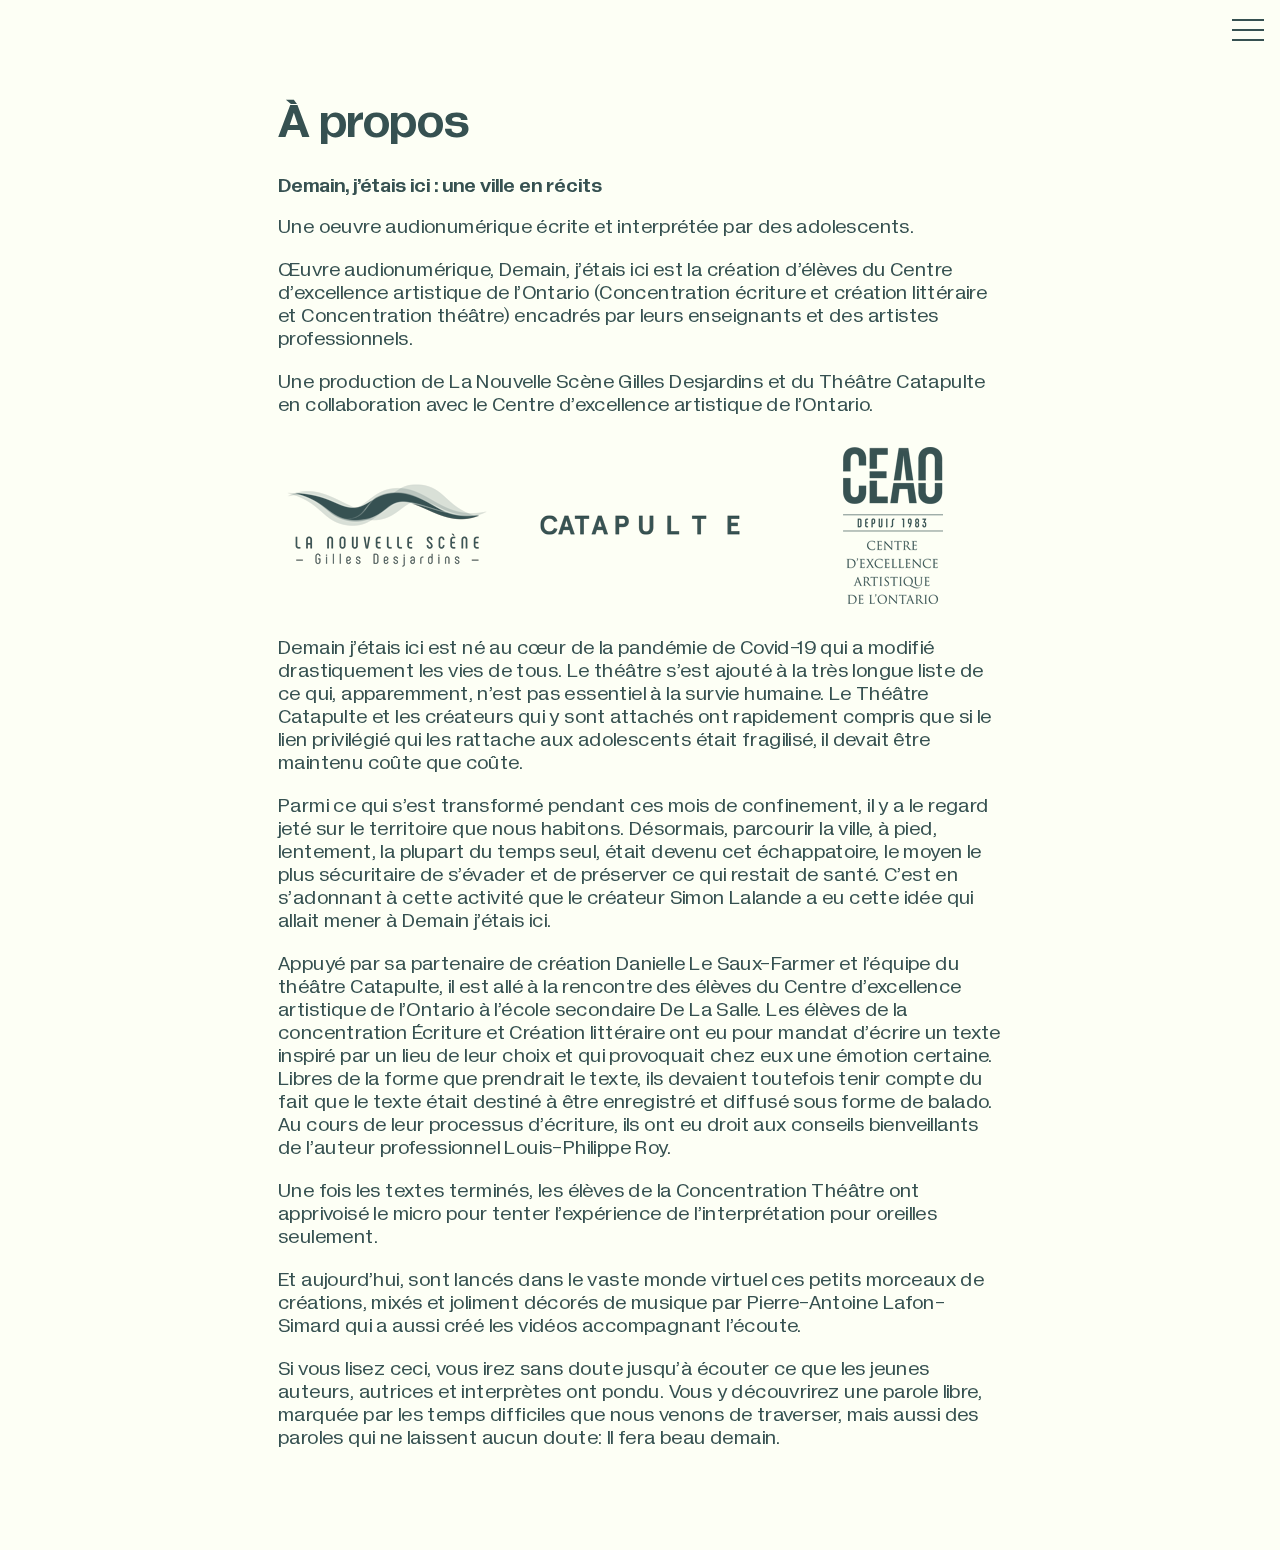
==== commit 1f1ae9f5: "no pain, no gain" ====
--- a/a-propos.html
+++ b/a-propos.html
@@ -1,9 +1,9 @@
 <!DOCTYPE html>
-<html lang="en">
+<html lang="fr">
 
 <head>
 
-    <title>Demain j'étais ici - Théâtre Catapulte</title>
+    <title>À propos - Demain j'étais ici - Théâtre Catapulte</title>
     
     <meta charset="utf-8">
     <meta http-equiv="x-ua-compatible" content="ie=edge">
@@ -50,7 +50,7 @@
 
 </head>
 
-<body class="generic-page ham-menu-alt">
+<body class="generic-page ham-menu-alt" id="page-a-propos">
     
     <div id="top-menu">
         <button class="hamburger" id="hamburger-1" aria-label="Menu">
@@ -64,6 +64,7 @@
         <ul>
             <li><a href="./index.html">Accueil</a></li>
             <li><a href="#" class="active">À propos</a></li>
+            <li><a href="./equipe.html">Équipe</a></li>
             <li><a href="./mediation.html">Médiation</a></li>
         </ul>
     </nav>
@@ -73,9 +74,28 @@
             
             <h1>À propos</h1>
             
-            <p><span class="text-slanted">Demain j’étais ici</span> est né au cœur de la pandémie de Covid-19 qui a modifié drastiquement les vies de tous. Le théâtre s’est ajouté à la très longue liste de ce qui, apparemment, n’est pas essentiel à la survie humaine. Le Théâtre Catapulte et les créateurs qui y sont attachés ont rapidement compris que si le lien privilégié qui les rattache aux adolescents était fragilisé, il devait être maintenu coûte que coûte.</p>
+            <h2>Demain, j’étais ici : une ville en récits</h2>
+            <p>Une oeuvre audionumérique écrite et interprétée par des adolescents.</p>
             
-            <p>Parmi ce qui s’est transformé pendant ces mois de confinement, il y a le regard jeté sur le territoire que nous habitons. Désormais, parcourir la ville, à pied, lentement, la plupart du temps seul, était devenu cet échappatoire, le moyen le plus sécuritaire de s’évader et de préserver ce qui restait de santé. C’est en s’adonnant à cette activité que le créateur Simon Lalande a eu cette idée qui allait mener à <span class="text-slanted">Demain j’étais ici.</span></p>
+            <p>Œuvre audionumérique, Demain, j’étais ici est la création d’élèves du Centre d’excellence artistique de l’Ontario (Concentration écriture et création littéraire et Concentration théâtre) encadrés par leurs enseignants et des artistes professionnels.</p>
+            
+            <p>Une production de La Nouvelle Scène Gilles Desjardins et du Théâtre Catapulte en collaboration avec le Centre d’excellence artistique de l’Ontario.</p>
+            
+            <ul class="list-theme-b" id="logos-list">
+                <li>
+                    <a href="https://www.nouvellescene.com/" target="_blank"><img alt="Logo de La Nouvelle Scène Gilles Desjardins" src="./assets/images/logos/logo-nouvelle-scene.png" /></a>
+                </li>
+                <li>
+                    <a href="https://catapulte.ca/" target="_blank"><img alt="Logo de du Théâtre Catapulte" src="./assets/images/logos/logo-catapulte.png" /></a>
+                </li>
+                <li>
+                    <a href="https://ceao.cepeo.on.ca/" target="_blank"><img alt="Logo du Centre d’excellence artistique de l’Ontario" src="./assets/images/logos/logo-ceao-v2.png" /></a>
+                </li>
+            </ul>
+
+            <p>Demain j’étais ici est né au cœur de la pandémie de Covid-19 qui a modifié drastiquement les vies de tous. Le théâtre s’est ajouté à la très longue liste de ce qui, apparemment, n’est pas essentiel à la survie humaine. Le Théâtre Catapulte et les créateurs qui y sont attachés ont rapidement compris que si le lien privilégié qui les rattache aux adolescents était fragilisé, il devait être maintenu coûte que coûte.</p>
+            
+            <p>Parmi ce qui s’est transformé pendant ces mois de confinement, il y a le regard jeté sur le territoire que nous habitons. Désormais, parcourir la ville, à pied, lentement, la plupart du temps seul, était devenu cet échappatoire, le moyen le plus sécuritaire de s’évader et de préserver ce qui restait de santé. C’est en s’adonnant à cette activité que le créateur Simon Lalande a eu cette idée qui allait mener à Demain j’étais ici.</span></p>
             
             <p>Appuyé par sa partenaire de création Danielle Le Saux-Farmer et l’équipe du théâtre Catapulte, il est allé à la rencontre des élèves du Centre d’excellence artistique de l’Ontario à l’école secondaire De La Salle. Les élèves de la concentration Écriture et Création littéraire ont eu pour mandat d’écrire un texte inspiré par un lieu de leur choix et qui provoquait chez eux une émotion certaine. Libres de la forme que prendrait le texte, ils devaient toutefois tenir compte du fait que le texte était destiné à être enregistré et diffusé sous forme de balado. Au cours de leur processus d’écriture, ils ont eu droit aux conseils bienveillants de l’auteur professionnel Louis-Philippe Roy.</p>
             
@@ -84,21 +104,6 @@
             <p>Et aujourd’hui, sont lancés dans le vaste monde virtuel ces petits morceaux de créations, mixés et joliment décorés de musique par Pierre-Antoine Lafon-Simard qui a aussi créé les vidéos accompagnant l’écoute.</p>
             
             <p>Si vous lisez ceci, vous irez sans doute jusqu’à écouter ce que les jeunes auteurs, autrices et interprètes ont pondu. Vous y découvrirez une parole libre, marquée par les temps difficiles que nous venons de traverser, mais aussi des paroles qui ne laissent aucun doute: Il fera beau demain.</p>
-            
-            <h2>Crédits</h2>
-            <p><em>Demain, j’étais ici</em> est une production de La Nouvelle Scène Gilles Desjardins et du Théâtre Catapulte en collaboration avec le Centre d’excellence artistique de l’Ontario.</p>
-            <p>[logo LNSGD + logo Catapulte + Logo CEAO]</p>
-            <h3>Équipe artistique</h3>
-            <p><strong>Direction artistique</strong> : Danielle Le Saux-Farmer et Simon L. Lalande</p>
-            <p><strong>Textes</strong> : Amel Amrouche, Catherine Berniqué, Sophie Cameron-King, Nico Charron-Groulx, Geneviève Gagné, Simon Gagné, Toby Guillemette, André Lévesque-Kinder, Benjamin Lévesque-Kinder, Jonas Lévesque-Kinder, Maddline Lishchynski, Lily Mason, Savana Renaud Usami, Aucéanne Tardif-Plante et Kamé Walker (les adolescents de la Concentration écriture et création littéraire du Centre d’excellence artistique de l’Ontario, encadrés par leur enseignant Jonathan Desrosiers)</p>
-            <p><strong>Interprétation</strong> : Chloé Boivin, Alexandre Brisebois-Clyne, Naomi Gindon, Nicole Grant, Thomas Harrington, Sarah Komendat, Dana Leclerc, Lauralee Leonhardt, Emmet Logue, Mélodie Lorquet, Aristote Niyiriho (les adolescents de la Concentration théâtre du Centre d’excellence artistique de l’Ontario, encadrés par leur enseignante Maxine Turcotte), ainsi que Simon L. Lalande et Maxine Turcotte.</p>
-            <p><strong>Accompagnement dramaturgique</strong> : Louis-Philippe Roy</p>
-            <p><strong>Accompagnement d’interprétation</strong> : Danielle Le Saux-Farmer</p>
-            <p><strong>Réalisation, environnement sonore et vidéo</strong> : Pierre Antoine Lafon-Simard</p>
-            <p><strong>Coordination du projet</strong> : Martin Cadieux</p>
-            <p><strong>Direction de production</strong> : Benoît Roy</p>
-            <p><strong>Design du site web</strong> : Simon Guibord</p>
-            <p><strong>Intégration web</strong> : Sébastien Gilbert</p>
             
         </div>
     </main>
--- a/assets/scss/app.css
+++ b/assets/scss/app.css
@@ -4,11 +4,18 @@
  ***********************
 */
 
-@import url('../fonts/Roboto.css');
+@font-face {
+    font-family: 'Gramatika';
+    src: url('../fonts/Gramatika/Gramatika-Bold.woff2') format('woff2'),
+        url('../fonts/Gramatika/Gramatika-Bold.woff') format('woff');
+    font-weight: bold;
+    font-style: normal;
+    font-display: swap;
+}
 
 @font-face {
     font-family: 'Gramatika Slanted';
-    src: url('../fonts/Gramatika/Gramatika-Regular.woff2') format('woff2'),
+    src: url('../fonts/Gramatika/Gramatika-Slanted.woff2') format('woff2'),
         url('../fonts/Gramatika/Gramatika-Slanted.woff') format('woff');
     font-weight: normal;
     font-style: italic;
--- a/assets/scss/theme.css
+++ b/assets/scss/theme.css
@@ -758,7 +758,7 @@
 }
 
 body {
-  background-color: #f8ffe4;
+  background-color: #fdfff5;
   font-family: 'Gramatika', sans-serif;
   overflow-x: hidden;
   position: relative;
@@ -790,6 +790,12 @@
   background: #6edc93;
   background: -webkit-gradient(linear, left bottom, left top, from(#6edc93), to(#bfe574));
   background: linear-gradient(0deg, #6edc93 0%, #bfe574 100%);
+}
+
+h1, h2 {
+  font-family: 'Gramatika';
+  font-weight: bold;
+  font-style: normal;
 }
 
 .index-page h1, .index-page h2 {
@@ -814,10 +820,16 @@
   width: 150px;
 }
 
-h2 {
-  font-size: 1.8em;
-  text-transform: none;
-  letter-spacing: 0.02em;
+.generic-page h1 {
+  color: #365151;
+  font-size: 3em;
+  margin: 0.4em 0 0.6em;
+}
+
+.generic-page h2 {
+  color: #365151;
+  font-size: 1.25em;
+  margin: 1em 0;
 }
 
 h3 {
@@ -826,8 +838,8 @@
 }
 
 p {
-  color: #eb5f5f;
-  font-size: 1.5em;
+  color: #365151;
+  font-size: 1.25em;
   line-height: 115%;
   letter-spacing: 0.02em;
   margin: 1em 0;
@@ -850,6 +862,75 @@
 button {
   background: none;
   border: 0;
+}
+
+.mt-20 {
+  margin-top: 20px;
+}
+
+.list-theme-a {
+  display: -webkit-box;
+  display: -ms-flexbox;
+  display: flex;
+  -ms-flex-wrap: wrap;
+      flex-wrap: wrap;
+  -webkit-box-pack: justify;
+      -ms-flex-pack: justify;
+          justify-content: space-between;
+  margin-bottom: 40px;
+}
+
+.list-theme-a li {
+  color: #365151;
+  font-size: 0.875em;
+  font-weight: bold;
+  letter-spacing: .3px;
+  margin-bottom: 20px;
+  width: 31%;
+}
+
+.list-theme-a li span {
+  display: block;
+}
+
+.list-theme-a li span.text-theme-c {
+  margin-top: 2px;
+}
+
+.list-theme-a li.full-row {
+  width: 100%;
+}
+
+.list-theme-a figure {
+  margin: 0;
+}
+
+.list-theme-a figcaption {
+  margin-top: 5px;
+}
+
+.list-theme-a img {
+  width: 100%;
+}
+
+.list-theme-b {
+  -webkit-box-align: center;
+      -ms-flex-align: center;
+          align-items: center;
+  display: -webkit-box;
+  display: -ms-flexbox;
+  display: flex;
+  -ms-flex-wrap: wrap;
+      flex-wrap: wrap;
+  -webkit-box-pack: justify;
+      -ms-flex-pack: justify;
+          justify-content: space-between;
+  margin: 30px 0;
+}
+
+.list-theme-b li {
+  text-align: center;
+  width: 30%;
 }
 
 .full-height {
@@ -871,6 +952,10 @@
 .text-theme-b {
   color: #365151;
   margin: 1em 0;
+}
+
+.text-theme-c {
+  font-weight: normal;
 }
 
 .overflow-hidden {
@@ -1673,11 +1758,28 @@
   #intro-video .text-anim-wrapper span {
     font-size: 5em;
   }
+  .list-theme-a li {
+    width: 100% !important;
+  }
 }
 
 @media (max-width: 576px) {
   #intro-text {
     height: 130vh;
+  }
+  .list-theme-a li {
+    width: 48%;
+  }
+  .list-theme-b li {
+    margin: 40px 0 !important;
+    width: 100% !important;
+  }
+}
+
+@media (max-width: 992px) {
+  .list-theme-b li {
+    margin: 20px 0;
+    width: 50%;
   }
 }
 
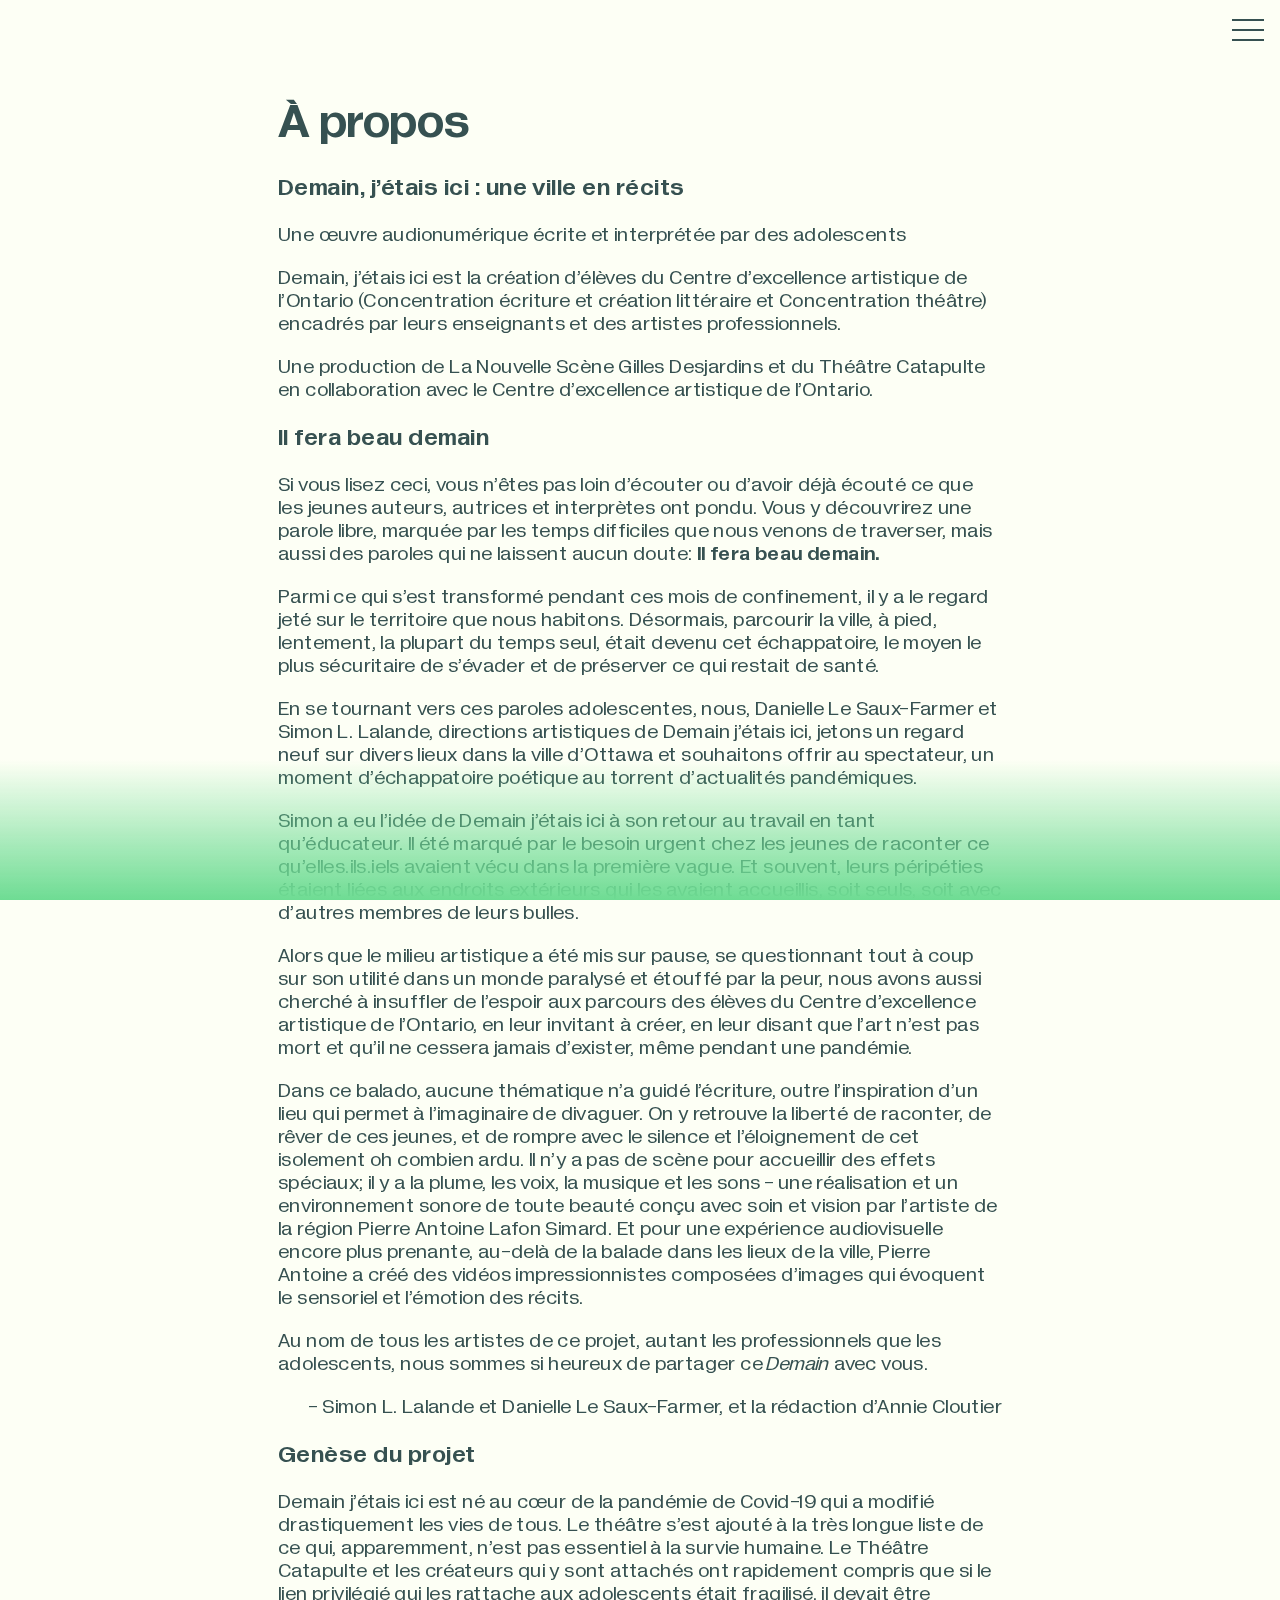
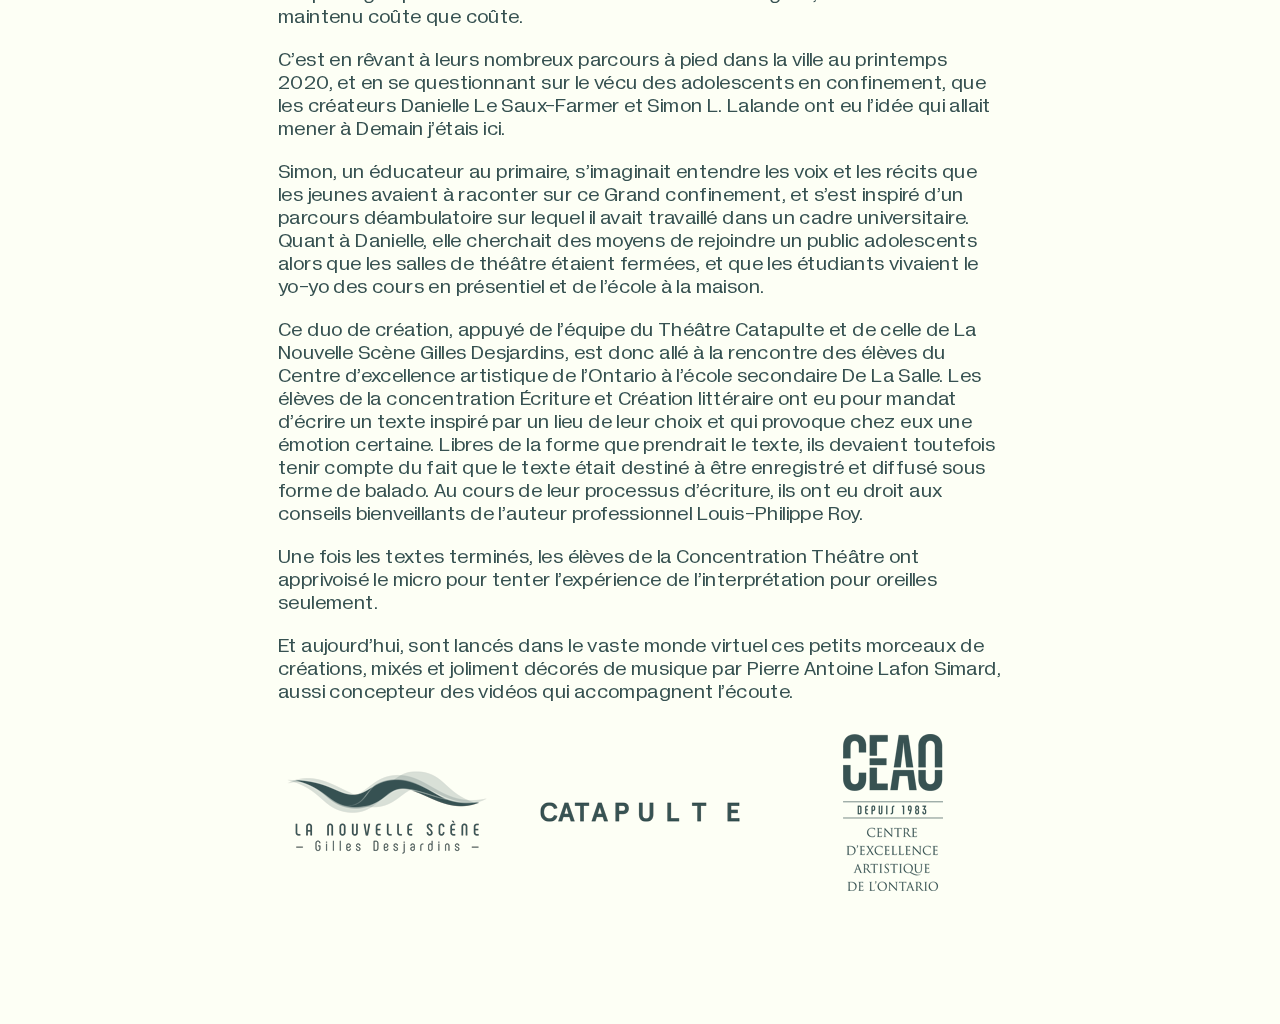
==== commit 66393759: "ALMOST DONE, LETS GOOO" ====
--- a/a-propos.html
+++ b/a-propos.html
@@ -14,39 +14,44 @@
     <!--meta name="keywords" content=""-->
     <meta name="description" content="">
     
-    <meta itemprop="name" content="Project">
-    <meta itemprop="description" content="Content description less than 200 characters">
-    <meta itemprop="image" content="http://yourawesomeproject.com/image.jpg">
+    <meta itemprop="name" content="Demain, j’étais ici : une ville en récits">
+    <meta itemprop="description" content="Une oeuvre audionumérique écrite et interprétée par des adolescents.">
+    <meta itemprop="image" content="https://demain.catapulte.ca/meta-facebook.jpg">
     
     <meta name="apple-mobile-web-app-capable" content="yes">
     <meta name="apple-mobile-web-app-status-bar-style" content="black">
-    <meta name="apple-mobile-web-app-title" content="Project">
+    <meta name="apple-mobile-web-app-title" content="Demain">
     
-    <meta property="og:url" content="http://yourawesomeproject.com">
+    <meta property="og:url" content="https://demain.catapulte.ca/">
     <meta property="og:type" content="website">
-    <meta property="og:title" content="Your Next Awesome Project">
-    <meta property="og:image" content="http://yourawesomeproject.com/image.jpg">
-    <meta property="og:description" content="Description Here">
-    <meta property="og:site_name" content="Site Name">
+    <meta property="og:title" content="Demain, j’étais ici : une ville en récits">
+    <meta property="og:image" content="https://demain.catapulte.ca/meta-facebook.jpg">
+    <meta property="og:description" content="Une oeuvre audionumérique écrite et interprétée par des adolescents.">
+    <meta property="og:site_name" content="Demain, j’étais ici">
     
     <meta name="twitter:card" content="summary">
-    <meta name="twitter:site" content="@site_account">
-    <meta name="twitter:creator" content="@individual_account">
-    <meta name="twitter:url" content="http://yourawesomeproject.com">
-    <meta name="twitter:title" content="Project">
-    <meta name="twitter:description" content="Content description less than 200 characters">
-    <meta name="twitter:image" content="http://yourawesomeproject.com/image.jpg">
+    <meta name="twitter:site" content="@LaCatapulte">
+    <!-- <meta name="twitter:creator" content="@individual_account"> -->
+    <meta name="twitter:url" content="https://demain.catapulte.ca/">
+    <meta name="twitter:title" content="Demain, j’étais ici : une ville en récits">
+    <meta name="twitter:description" content="Une oeuvre audionumérique écrite et interprétée par des adolescents.">
+    <meta name="twitter:image" content="https://demain.catapulte.ca/meta-twitter.jpg">
     
-    <link href="https://plus.google.com/+YourPage" rel="publisher">
-    <link rel="apple-touch-icon" href="apple-touch-icon.png">
-    <!-- Place favicon.ico in the root directory -->
-    <link rel="alternate" hreflang="en" href="http://yourawesomeproject.com/en">
+    <link rel="apple-touch-icon" sizes="180x180" href="/apple-touch-icon.png">
+    <link rel="icon" type="image/png" sizes="32x32" href="/favicon-32x32.png">
+    <link rel="icon" type="image/png" sizes="16x16" href="/favicon-16x16.png">
+    <link rel="manifest" href="/site.webmanifest">
+    <link rel="mask-icon" href="/safari-pinned-tab.svg" color="#5bbad5">
+    
+    <meta name="msapplication-TileColor" content="#da532c">
+    <meta name="theme-color" content="#ffffff">
+    
     <link type="text/plain" rel="author" href="humans.txt">
     
     <!-- Normalise.css -->
     <link rel="stylesheet" href="./assets/scss/app.css">
     <!-- Custom styles -->
-    <link rel="stylesheet" href="./assets/scss/theme.css">
+    <link rel="stylesheet" href="./assets/scss/theme.css?v=2">
 
 </head>
 
@@ -75,35 +80,55 @@
             <h1>À propos</h1>
             
             <h2>Demain, j’étais ici : une ville en récits</h2>
-            <p>Une oeuvre audionumérique écrite et interprétée par des adolescents.</p>
+            <p>Une œuvre audionumérique écrite et interprétée par des adolescents</p>
             
-            <p>Œuvre audionumérique, Demain, j’étais ici est la création d’élèves du Centre d’excellence artistique de l’Ontario (Concentration écriture et création littéraire et Concentration théâtre) encadrés par leurs enseignants et des artistes professionnels.</p>
+            <p>Demain, j’étais ici est la création d’élèves du Centre d’excellence artistique de l’Ontario (Concentration écriture et création littéraire et Concentration théâtre) encadrés par leurs enseignants et des artistes professionnels.</p>
             
             <p>Une production de La Nouvelle Scène Gilles Desjardins et du Théâtre Catapulte en collaboration avec le Centre d’excellence artistique de l’Ontario.</p>
+
+            <h2>Il fera beau demain</h2>
+
+            <p>Si vous lisez ceci, vous n’êtes pas loin d’écouter ou d’avoir déjà écouté ce que les jeunes auteurs, autrices et interprètes ont pondu. Vous y découvrirez une parole libre, marquée par les temps difficiles que nous venons de traverser, mais aussi des paroles qui ne laissent aucun doute: <span class="bold">Il fera beau demain.</span></p>
+            
+            <p>Parmi ce qui s’est transformé pendant ces mois de confinement, il y a le regard jeté sur le territoire que nous habitons. Désormais, parcourir la ville, à pied, lentement, la plupart du temps seul, était devenu cet échappatoire, le moyen le plus sécuritaire de s’évader et de préserver ce qui restait de santé.</p>
+            
+            <p>En se tournant vers ces paroles adolescentes, nous, Danielle Le Saux-Farmer et Simon L. Lalande, directions artistiques de Demain j’étais ici, jetons un regard neuf sur divers lieux dans la ville d’Ottawa et souhaitons offrir au spectateur, un moment d’échappatoire poétique au torrent d’actualités pandémiques.</p>
+            
+            <p>Simon a eu l’idée de Demain j’étais ici à son retour au travail en tant qu’éducateur. Il été marqué par le besoin urgent chez les jeunes de raconter ce qu’elles.ils.iels avaient vécu dans la première vague. Et souvent, leurs péripéties étaient liées aux endroits extérieurs qui les avaient accueillis, soit seuls, soit avec d’autres membres de leurs bulles.</p>
+            
+            <p>Alors que le milieu artistique a été mis sur pause, se questionnant tout à coup sur son utilité dans un monde paralysé et étouffé par la peur, nous avons aussi cherché à insuffler de l’espoir aux parcours des élèves du Centre d’excellence artistique de l’Ontario, en leur invitant à créer, en leur disant que l’art n’est pas mort et qu’il ne cessera jamais d’exister, même pendant une pandémie.</p>
+            
+            <p>Dans ce balado, aucune thématique n’a guidé l’écriture, outre l’inspiration d’un lieu qui permet à l’imaginaire de divaguer. On y retrouve la liberté de raconter, de rêver de ces jeunes, et de rompre avec le silence et l’éloignement de cet isolement oh combien ardu. Il n’y a pas de scène pour accueillir des effets spéciaux; il y a la plume, les voix, la musique et les sons - une réalisation et un environnement sonore de toute beauté conçu avec soin et vision par l’artiste de la région Pierre Antoine Lafon Simard. Et pour une expérience audiovisuelle encore plus prenante, au-delà de la balade dans les lieux de la ville, Pierre Antoine a créé des vidéos impressionnistes composées d’images qui évoquent le sensoriel et l’émotion des récits.</p>
+            
+            <p>Au nom de tous les artistes de ce projet, autant les professionnels que les adolescents, nous sommes si heureux de partager ce <span class="text-slanted">Demain</span> avec vous.</p>
+            
+            <p class="text-align-right">- Simon L. Lalande et Danielle Le Saux-Farmer, et la rédaction d’Annie Cloutier</p>
+            
+            <h2>Genèse du projet</h2>
+            
+            <p>Demain j’étais ici est né au cœur de la pandémie de Covid-19 qui a modifié drastiquement les vies de tous. Le théâtre s’est ajouté à la très longue liste de ce qui, apparemment, n’est pas essentiel à la survie humaine. Le Théâtre Catapulte et les créateurs qui y sont attachés ont rapidement compris que si le lien privilégié qui les rattache aux adolescents était fragilisé, il devait être maintenu coûte que coûte.</p>
+            
+            <p>C’est en rêvant à leurs nombreux parcours à pied dans la ville au printemps 2020, et en se questionnant sur le vécu des adolescents en confinement, que les créateurs Danielle Le Saux-Farmer et Simon L. Lalande ont eu l’idée qui allait mener à Demain j’étais ici.</p>
+            
+            <p>Simon, un éducateur au primaire, s’imaginait entendre les voix et les récits que les jeunes avaient à raconter sur ce Grand confinement, et s’est inspiré d’un parcours déambulatoire sur lequel il avait travaillé dans un cadre universitaire. Quant à Danielle, elle cherchait des moyens de rejoindre un public adolescents alors que les salles de théâtre étaient fermées, et que les étudiants vivaient le yo-yo des cours en présentiel et de l’école à la maison.</p>
+            
+            <p>Ce duo de création, appuyé de l’équipe du Théâtre Catapulte et de celle de La Nouvelle Scène Gilles Desjardins, est donc allé à la rencontre des élèves du Centre d’excellence artistique de l’Ontario à l’école secondaire De La Salle. Les élèves de la concentration Écriture et Création littéraire ont eu pour mandat d’écrire un texte inspiré par un lieu de leur choix et qui provoque chez eux une émotion certaine. Libres de la forme que prendrait le texte, ils devaient toutefois tenir compte du fait que le texte était destiné à être enregistré et diffusé sous forme de balado. Au cours de leur processus d’écriture, ils ont eu droit aux conseils bienveillants de l’auteur professionnel Louis-Philippe Roy.</p>
+            
+            <p>Une fois les textes terminés, les élèves de la Concentration Théâtre ont apprivoisé le micro pour tenter l’expérience de l’interprétation pour oreilles seulement.</p>
+            
+            <p>Et aujourd’hui, sont lancés dans le vaste monde virtuel ces petits morceaux de créations, mixés et joliment décorés de musique par Pierre Antoine Lafon Simard, aussi concepteur des vidéos qui accompagnent l’écoute.</p>
             
             <ul class="list-theme-b" id="logos-list">
                 <li>
-                    <a href="https://www.nouvellescene.com/" target="_blank"><img alt="Logo de La Nouvelle Scène Gilles Desjardins" src="./assets/images/logos/logo-nouvelle-scene.png" /></a>
+                    <a href="https://www.nouvellescene.com/" target="_blank"><img alt="Logo de La Nouvelle Scène Gilles Desjardins" src="./assets/images/logos/logo-nouvelle-scene.png" srcset="./assets/images/logos/logo-nouvelle-scene@2x.png 2x" /></a>
                 </li>
                 <li>
-                    <a href="https://catapulte.ca/" target="_blank"><img alt="Logo de du Théâtre Catapulte" src="./assets/images/logos/logo-catapulte.png" /></a>
+                    <a href="https://catapulte.ca/" target="_blank"><img alt="Logo de du Théâtre Catapulte" src="./assets/images/logos/logo-catapulte.png" srcset="./assets/images/logos/logo-catapulte@2x.png 2x" /></a>
                 </li>
                 <li>
-                    <a href="https://ceao.cepeo.on.ca/" target="_blank"><img alt="Logo du Centre d’excellence artistique de l’Ontario" src="./assets/images/logos/logo-ceao-v2.png" /></a>
+                    <a href="https://ceao.cepeo.on.ca/" target="_blank"><img alt="Logo du Centre d’excellence artistique de l’Ontario" src="./assets/images/logos/logo-ceao-v2.png" srcset="./assets/images/logos/logo-ceao-v2@2x.png 2x" /></a>
                 </li>
             </ul>
-
-            <p>Demain j’étais ici est né au cœur de la pandémie de Covid-19 qui a modifié drastiquement les vies de tous. Le théâtre s’est ajouté à la très longue liste de ce qui, apparemment, n’est pas essentiel à la survie humaine. Le Théâtre Catapulte et les créateurs qui y sont attachés ont rapidement compris que si le lien privilégié qui les rattache aux adolescents était fragilisé, il devait être maintenu coûte que coûte.</p>
-            
-            <p>Parmi ce qui s’est transformé pendant ces mois de confinement, il y a le regard jeté sur le territoire que nous habitons. Désormais, parcourir la ville, à pied, lentement, la plupart du temps seul, était devenu cet échappatoire, le moyen le plus sécuritaire de s’évader et de préserver ce qui restait de santé. C’est en s’adonnant à cette activité que le créateur Simon Lalande a eu cette idée qui allait mener à Demain j’étais ici.</span></p>
-            
-            <p>Appuyé par sa partenaire de création Danielle Le Saux-Farmer et l’équipe du théâtre Catapulte, il est allé à la rencontre des élèves du Centre d’excellence artistique de l’Ontario à l’école secondaire De La Salle. Les élèves de la concentration Écriture et Création littéraire ont eu pour mandat d’écrire un texte inspiré par un lieu de leur choix et qui provoquait chez eux une émotion certaine. Libres de la forme que prendrait le texte, ils devaient toutefois tenir compte du fait que le texte était destiné à être enregistré et diffusé sous forme de balado. Au cours de leur processus d’écriture, ils ont eu droit aux conseils bienveillants de l’auteur professionnel Louis-Philippe Roy.</p>
-            
-            <p>Une fois les textes terminés, les élèves de la Concentration Théâtre ont apprivoisé le micro pour tenter l’expérience de l’interprétation pour oreilles seulement.</p>
-            
-            <p>Et aujourd’hui, sont lancés dans le vaste monde virtuel ces petits morceaux de créations, mixés et joliment décorés de musique par Pierre-Antoine Lafon-Simard qui a aussi créé les vidéos accompagnant l’écoute.</p>
-            
-            <p>Si vous lisez ceci, vous irez sans doute jusqu’à écouter ce que les jeunes auteurs, autrices et interprètes ont pondu. Vous y découvrirez une parole libre, marquée par les temps difficiles que nous venons de traverser, mais aussi des paroles qui ne laissent aucun doute: Il fera beau demain.</p>
             
         </div>
     </main>
--- a/assets/scss/theme.css
+++ b/assets/scss/theme.css
@@ -20,7 +20,7 @@
   }
 }
 
-@keyframes zoneRougeChangeBgcolor {
+@-webkit-keyframes zoneRougeChangeBgcolor {
   0% {
     background-color: #fa748c;
   }
@@ -32,7 +32,7 @@
   }
 }
 
-@-webkit-keyframes zoneRougeChangeBgcolor {
+@keyframes zoneRougeChangeBgcolor {
   0% {
     background-color: #fa748c;
   }
@@ -41,6 +41,54 @@
   }
   100% {
     background-color: #fa748c;
+  }
+}
+
+@-webkit-keyframes zoneOrangeChangeBgcolor {
+  0% {
+    background-color: #ff7f57;
+  }
+  50% {
+    background-color: #fae474;
+  }
+  100% {
+    background-color: #ff7f57;
+  }
+}
+
+@keyframes zoneOrangeChangeBgcolor {
+  0% {
+    background-color: #ff7f57;
+  }
+  50% {
+    background-color: #fae474;
+  }
+  100% {
+    background-color: #ff7f57;
+  }
+}
+
+@-webkit-keyframes zoneVerteChangeBgcolor {
+  0% {
+    background-color: #6EDC93;
+  }
+  50% {
+    background-color: #BFE574;
+  }
+  100% {
+    background-color: #6EDC93;
+  }
+}
+
+@keyframes zoneVerteChangeBgcolor {
+  0% {
+    background-color: #6EDC93;
+  }
+  50% {
+    background-color: #BFE574;
+  }
+  100% {
+    background-color: #6EDC93;
   }
 }
 
@@ -221,6 +269,47 @@
 
 body.zone-page::-webkit-scrollbar {
   display: none;
+}
+
+.prev-next-wrapper {
+  display: -webkit-box;
+  display: -ms-flexbox;
+  display: flex;
+  -webkit-box-pack: justify;
+      -ms-flex-pack: justify;
+          justify-content: space-between;
+  margin: 0 auto;
+  max-width: 764px;
+  padding: 24px 15px;
+}
+
+.prev-next-wrapper.flex-end {
+  -webkit-box-pack: end;
+      -ms-flex-pack: end;
+          justify-content: flex-end;
+}
+
+.prev-zone, .next-zone {
+  color: #365151;
+  display: inline-block;
+  font-size: 0.875em;
+  font-weight: bold;
+  letter-spacing: 0.02em;
+  padding: 5px;
+  text-decoration: none;
+  -webkit-transition: transform 300ms ease;
+  -webkit-transition: -webkit-transform 300ms ease;
+  transition: -webkit-transform 300ms ease;
+  transition: transform 300ms ease;
+  transition: transform 300ms ease, -webkit-transform 300ms ease;
+}
+
+.prev-zone span, .next-zone span {
+  position: relative;
+}
+
+.next-zone {
+  text-align: right;
 }
 
 #player {
@@ -241,8 +330,9 @@
 #player h2 {
   color: #365151;
   font-size: 2.5em;
-  line-height: 105%;
-  margin: 0.5em 0;
+  letter-spacing: 0.02em;
+  line-height: 36px;
+  margin: 0.5em 0 0;
   width: auto;
 }
 
@@ -296,15 +386,25 @@
 }
 
 .zone-orange #player #artistInfoPanel {
-  background: #fae474;
-  background: -webkit-gradient(linear, left bottom, left top, from(#fae474), to(#e59370));
-  background: linear-gradient(0deg, #fae474 0%, #e59370 100%);
+  background-color: #ff7f57;
+  -webkit-animation: zoneOrangeChangeBgcolor 30s ease infinite;
+  animation: zoneOrangeChangeBgcolor 30s ease infinite;
+}
+
+.song-is-playing .zone-orange #player #artistInfoPanel {
+  -webkit-animation-play-state: paused;
+  animation-play-state: paused;
 }
 
 .zone-verte #player #artistInfoPanel {
-  background: #6edc93;
-  background: -webkit-gradient(linear, left bottom, left top, from(#6edc93), to(#bfe574));
-  background: linear-gradient(0deg, #6edc93 0%, #bfe574 100%);
+  background-color: #6EDC93;
+  -webkit-animation: zoneVerteChangeBgcolor 30s ease infinite;
+  animation: zoneVerteChangeBgcolor 30s ease infinite;
+}
+
+.song-is-playing .zone-verte #player #artistInfoPanel {
+  -webkit-animation-play-state: paused;
+  animation-play-state: paused;
 }
 
 .hide-artistInfo #player #artistInfoPanel,
@@ -351,8 +451,20 @@
 
 .zone-rouge #player #artistPlayer::before {
   background: #fa748c;
-  background: -webkit-gradient(linear, left bottom, left top, color-stop(25%, #fa748c), to(rgba(255, 255, 255, 0)));
-  background: linear-gradient(0deg, #fa748c 25%, rgba(255, 255, 255, 0) 100%);
+  background: -webkit-gradient(linear, left bottom, left top, color-stop(25%, #fa748c), to(rgba(250, 116, 140, 0)));
+  background: linear-gradient(0deg, #fa748c 25%, rgba(250, 116, 140, 0) 100%);
+}
+
+.zone-orange #player #artistPlayer::before {
+  background: #ff7f57;
+  background: -webkit-gradient(linear, left bottom, left top, color-stop(25%, #ff7f57), to(rgba(255, 127, 87, 0)));
+  background: linear-gradient(0deg, #ff7f57 25%, rgba(255, 127, 87, 0) 100%);
+}
+
+.zone-verte #player #artistPlayer::before {
+  background: #6edc93;
+  background: -webkit-gradient(linear, left bottom, left top, color-stop(25%, #6edc93), to(rgba(110, 220, 147, 0)));
+  background: linear-gradient(0deg, #6edc93 25%, rgba(110, 220, 147, 0) 100%);
 }
 
 .song-is-playing #player #artistPlayer::before {
@@ -361,7 +473,20 @@
 }
 
 #player #player_trackname_part {
-  margin-bottom: 10px;
+  color: #365151;
+  font-size: 2.5em;
+  letter-spacing: 0.02em;
+  line-height: 36px;
+  margin-top: 4px;
+  margin-bottom: 20px;
+}
+
+#player #player_credits_text {
+  top: -1px;
+}
+
+#player #player_credits_voiceActor {
+  top: -2px;
 }
 
 #player #player_desc {
@@ -378,6 +503,7 @@
 #player #playerProgressBarContainer #playerSongName {
   color: white;
   font-size: 1.3em;
+  letter-spacing: 0.04em;
   margin: 16px 0;
 }
 
@@ -781,15 +907,38 @@
 }
 
 body.zone-orange {
-  background: #fae474;
-  background: -webkit-gradient(linear, left bottom, left top, from(#fae474), to(#e59370));
-  background: linear-gradient(0deg, #fae474 0%, #e59370 100%);
+  background-color: #ff7f57;
+  -webkit-animation: zoneOrangeChangeBgcolor 30s ease infinite;
+  animation: zoneOrangeChangeBgcolor 30s ease infinite;
+}
+
+.song-is-playing body.zone-orange {
+  -webkit-animation-play-state: paused;
+  animation-play-state: paused;
 }
 
 body.zone-verte {
+  background-color: #6EDC93;
+  -webkit-animation: zoneVerteChangeBgcolor 30s ease infinite;
+  animation: zoneVerteChangeBgcolor 30s ease infinite;
+}
+
+.song-is-playing body.zone-verte {
+  -webkit-animation-play-state: paused;
+  animation-play-state: paused;
+}
+
+body.generic-page::before {
   background: #6edc93;
-  background: -webkit-gradient(linear, left bottom, left top, from(#6edc93), to(#bfe574));
-  background: linear-gradient(0deg, #6edc93 0%, #bfe574 100%);
+  background: -webkit-gradient(linear, left bottom, left top, from(#6edc93), to(rgba(110, 220, 147, 0)));
+  background: linear-gradient(0deg, #6edc93 0%, rgba(110, 220, 147, 0) 100%);
+  bottom: 0;
+  content: "";
+  display: block;
+  height: 140px;
+  left: 0;
+  position: fixed;
+  right: 0;
 }
 
 h1, h2 {
@@ -812,23 +961,25 @@
   z-index: 2;
 }
 
-.zone-page h1, .zone-page h2 {
-  color: #365151;
-  font-size: 2.5em;
-  line-height: 0.8;
-  margin: 0.5em 0.5em 0;
-  width: 150px;
-}
-
 .generic-page h1 {
   color: #365151;
   font-size: 3em;
   margin: 0.4em 0 0.6em;
 }
 
+.zone-page h1 {
+  color: #365151;
+  font-size: 2.5em;
+  font-weight: normal;
+  line-height: 0.9;
+  margin: 0.5em 0.5em 0;
+  width: 150px;
+}
+
 .generic-page h2 {
   color: #365151;
-  font-size: 1.25em;
+  font-size: 1.5em;
+  letter-spacing: 0.02em;
   margin: 1em 0;
 }
 
@@ -846,7 +997,7 @@
 }
 
 p span.text-slanted {
-  font-family: 'Gramatika Slanted'm sans-serif;
+  font-family: 'Gramatika Slanted', sans-serif;
   font-weight: normal;
   font-style: italic;
 }
@@ -856,12 +1007,24 @@
 }
 
 .zone-page main .inner {
-  padding: 80px 0 20px;
+  padding: 80px 0 24px;
+}
+
+.generic-page main .inner {
+  padding-bottom: 100px;
 }
 
 button {
   background: none;
   border: 0;
+}
+
+.text-align-right {
+  text-align: right;
+}
+
+.bold {
+  font-weight: bold;
 }
 
 .mt-20 {
@@ -884,7 +1047,7 @@
   color: #365151;
   font-size: 0.875em;
   font-weight: bold;
-  letter-spacing: .3px;
+  letter-spacing: 0.04em;
   margin-bottom: 20px;
   width: 31%;
 }
@@ -906,7 +1069,7 @@
 }
 
 .list-theme-a figcaption {
-  margin-top: 5px;
+  margin-top: 7px;
 }
 
 .list-theme-a img {
@@ -958,6 +1121,34 @@
   font-weight: normal;
 }
 
+.text-theme-d {
+  font-weight: bold;
+  font-size: 0.8em;
+  letter-spacing: 0.04em;
+}
+
+.text-theme-e {
+  font-size: 0.8em;
+  letter-spacing: 0.04em;
+}
+
+.text-theme-f {
+  color: #365151;
+  font-weight: bold;
+  font-size: 1em;
+  line-height: 15px;
+  letter-spacing: 0.02em;
+  margin: 0;
+  position: relative;
+}
+
+.text-theme-f span {
+  border: 1px solid #365151;
+  border-radius: 20px;
+  display: inline-block;
+  padding: 7px 16px;
+}
+
 .overflow-hidden {
   overflow: hidden;
 }
@@ -968,6 +1159,22 @@
 
 .min-height-100 {
   min-height: 100%;
+}
+
+#logos-list img {
+  width: 100%;
+}
+
+#logos-list li:nth-child(1) img {
+  max-width: 200px;
+}
+
+#logos-list li:nth-child(2) img {
+  max-width: 200px;
+}
+
+#logos-list li:nth-child(3) img {
+  max-width: 100px;
 }
 
 #intro-video {
@@ -1013,7 +1220,6 @@
 #intro-video .text-anim-wrapper span {
   color: #75DC93;
   display: inline-block;
-  padding: 0 1px;
   font-size: 5.6em;
 }
 
@@ -1022,7 +1228,7 @@
 }
 
 #intro-text {
-  background-color: #f8ffe4;
+  background-color: #fdfff5;
   height: 100vh;
   margin-top: 100vh;
   min-height: 100%;
@@ -1049,7 +1255,7 @@
   position: fixed;
   top: 8px;
   -webkit-transform: translateX(-50%);
-          transform: translateX(-50%);
+  transform: translateX(-50%);
 }
 
 #top-menu {
@@ -1623,7 +1829,7 @@
   display: block;
   letter-spacing: 0.02em;
   font-size: 1.3em;
-  padding: 12px 80px 12px 20px;
+  padding: 15px 80px 15px 20px;
   position: relative;
   text-decoration: none;
   -webkit-transition: padding 300ms ease;
@@ -1638,6 +1844,14 @@
   display: block;
   margin: 2px 0 0;
   text-transform: none;
+}
+
+.zone-page main .playlist li a .songName, .zone-page main .playlist li a .name_part {
+  display: block;
+}
+
+.zone-page main .playlist li a .songName {
+  margin-bottom: 3px;
 }
 
 .zone-page main .playlist li.listened a::before {
@@ -1732,15 +1946,11 @@
 }
 
 .zone-orange #loading_screen {
-  background: #fae474;
-  background: -webkit-gradient(linear, left bottom, left top, from(#fae474), to(#e59370));
-  background: linear-gradient(0deg, #fae474 0%, #e59370 100%);
+  background-color: #ff7f57;
 }
 
 .zone-verte #loading_screen {
-  background: #6edc93;
-  background: -webkit-gradient(linear, left bottom, left top, from(#6edc93), to(#bfe574));
-  background: linear-gradient(0deg, #6edc93 0%, #bfe574 100%);
+  background-color: #6EDC93;
 }
 
 /*
@@ -1758,9 +1968,6 @@
   #intro-video .text-anim-wrapper span {
     font-size: 5em;
   }
-  .list-theme-a li {
-    width: 100% !important;
-  }
 }
 
 @media (max-width: 576px) {
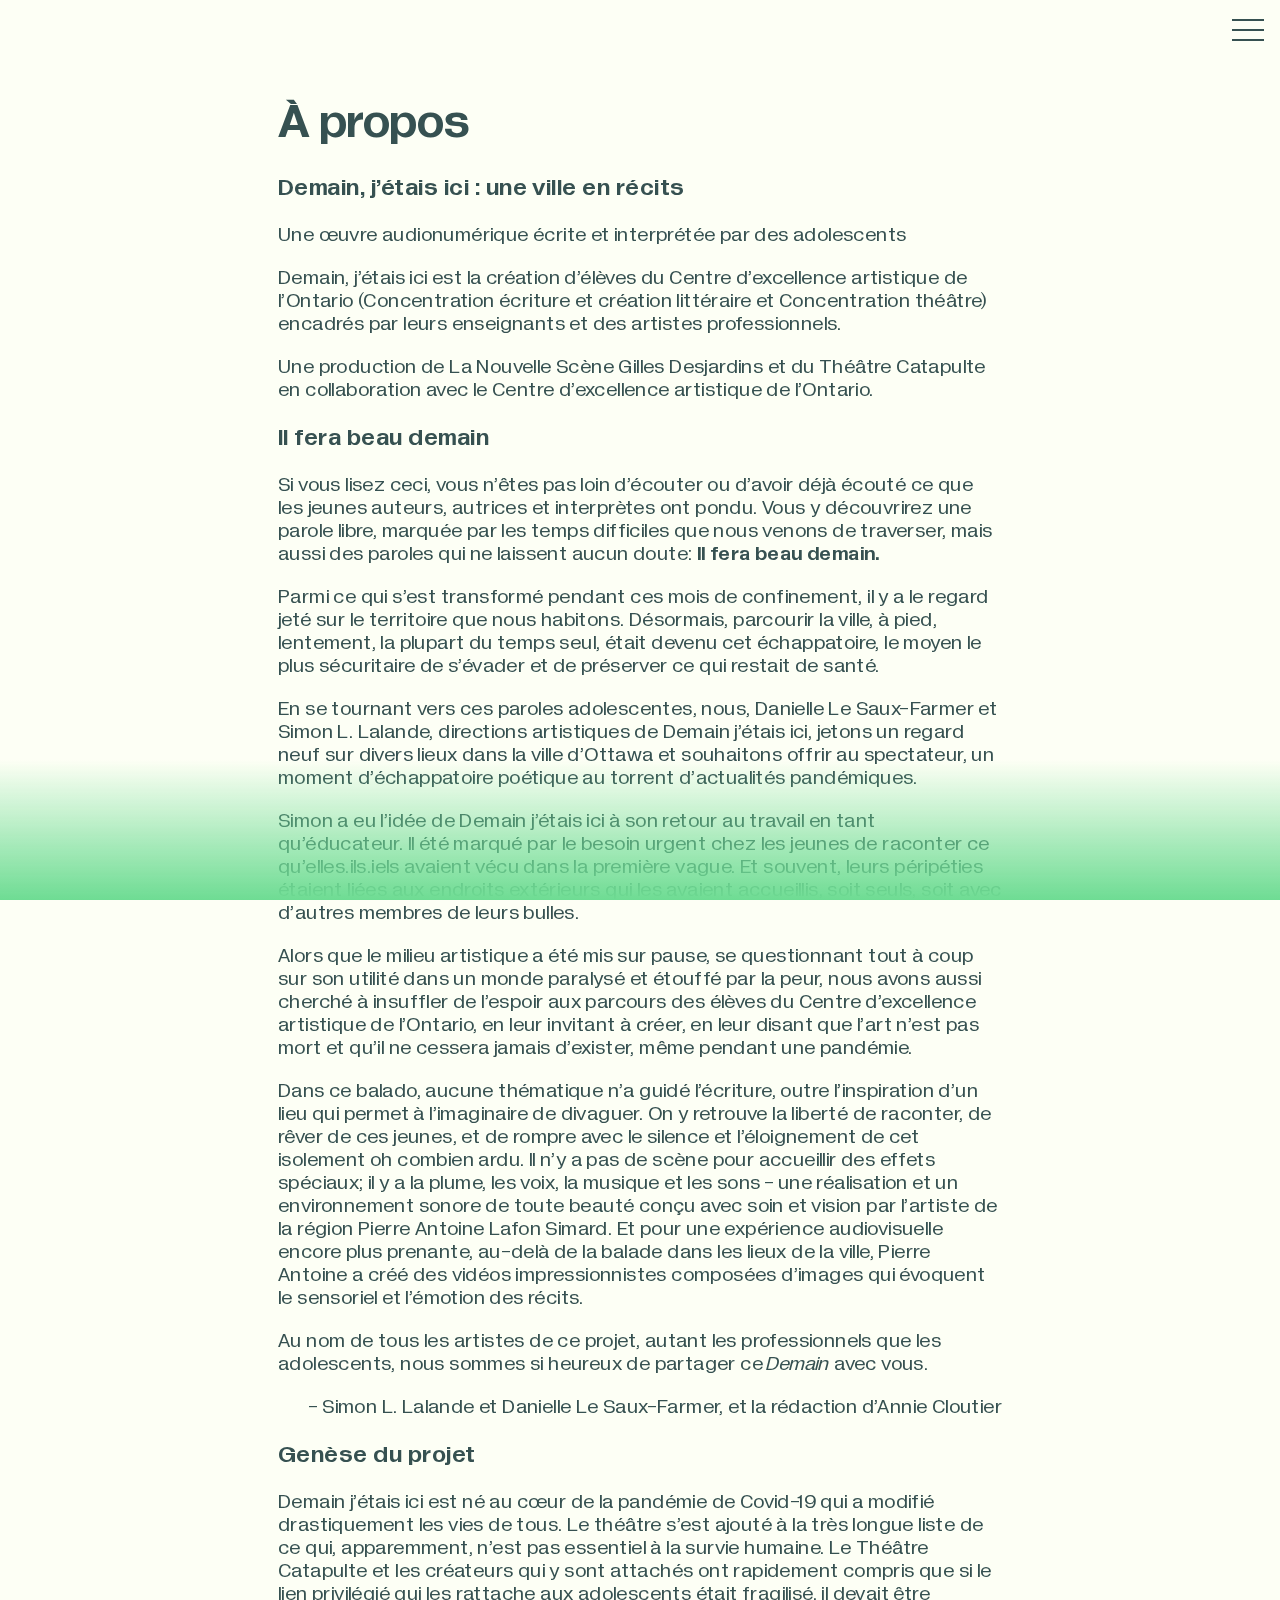
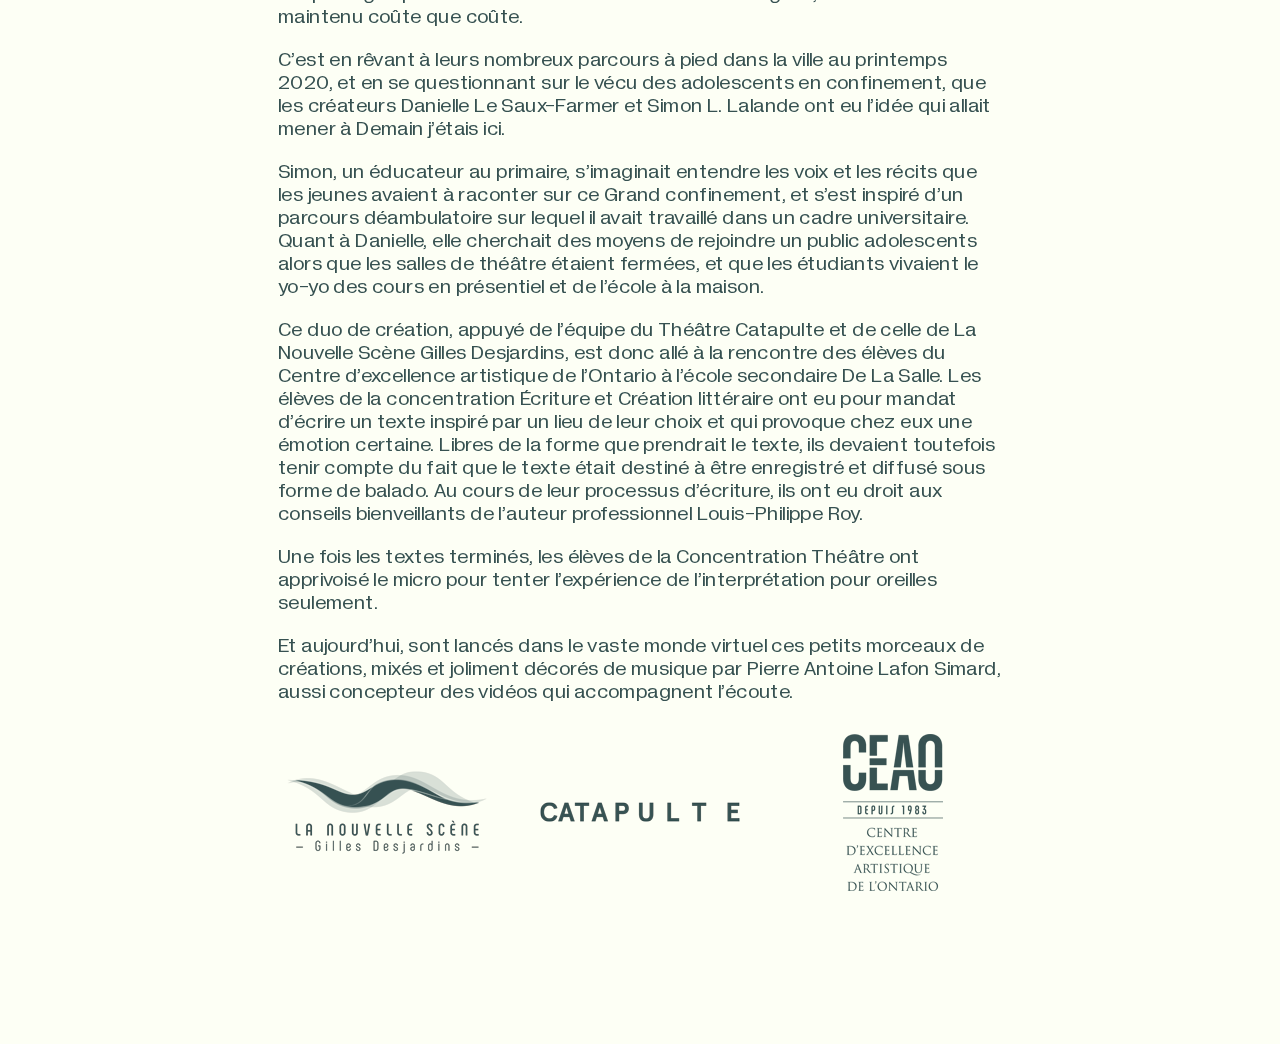
==== commit f2ebf4e1: "added loading screen in generic page + last minute style fixes" ====
--- a/a-propos.html
+++ b/a-propos.html
@@ -133,11 +133,7 @@
         </div>
     </main>
 
-    <!-- <div id="loader" class="radar" aria-hidden="true">
-      <div class="wave wave1"></div>
-      <div class="wave wave2"></div>
-      <div class="wave wave3"></div>
-    </div> -->
+    <div id="loading_screen"></div>
     
     <!-- jQuery -->
     <script src="https://cdnjs.cloudflare.com/ajax/libs/jquery/3.6.0/jquery.min.js" integrity="sha512-894YE6QWD5I59HgZOGReFYm4dnWc1Qt5NtvYSaNcOP+u1T9qYdvdihz0PPSiiqn/+/3e7Jo4EaG7TubfWGUrMQ==" crossorigin="anonymous" referrerpolicy="no-referrer"></script>
--- a/assets/scss/theme.css
+++ b/assets/scss/theme.css
@@ -1011,7 +1011,7 @@
 }
 
 .generic-page main .inner {
-  padding-bottom: 100px;
+  padding-bottom: 120px;
 }
 
 button {
@@ -1234,6 +1234,15 @@
   min-height: 100%;
   position: relative;
   z-index: 2;
+}
+
+.show-zone #intro-text {
+  bottom: 0;
+  left: 0;
+  margin-top: 0;
+  position: fixed;
+  right: 0;
+  top: 0;
 }
 
 video {
@@ -1382,6 +1391,7 @@
   text-transform: uppercase;
   letter-spacing: 1.5px;
   z-index: 10;
+  opacity: 0.4;
 }
 
 .scroll-indicator__line {
@@ -1526,6 +1536,11 @@
   z-index: 3;
 }
 
+.show-zone #zones {
+  display: block;
+  margin-top: 200vh;
+}
+
 #zones .wrap-inner {
   height: 100%;
   overflow: hidden;
@@ -1953,6 +1968,10 @@
   background-color: #6EDC93;
 }
 
+.generic-page #loading_screen {
+  background-color: #fdfff5;
+}
+
 /*
  *******************
  *  MEDIA QUERIES  *
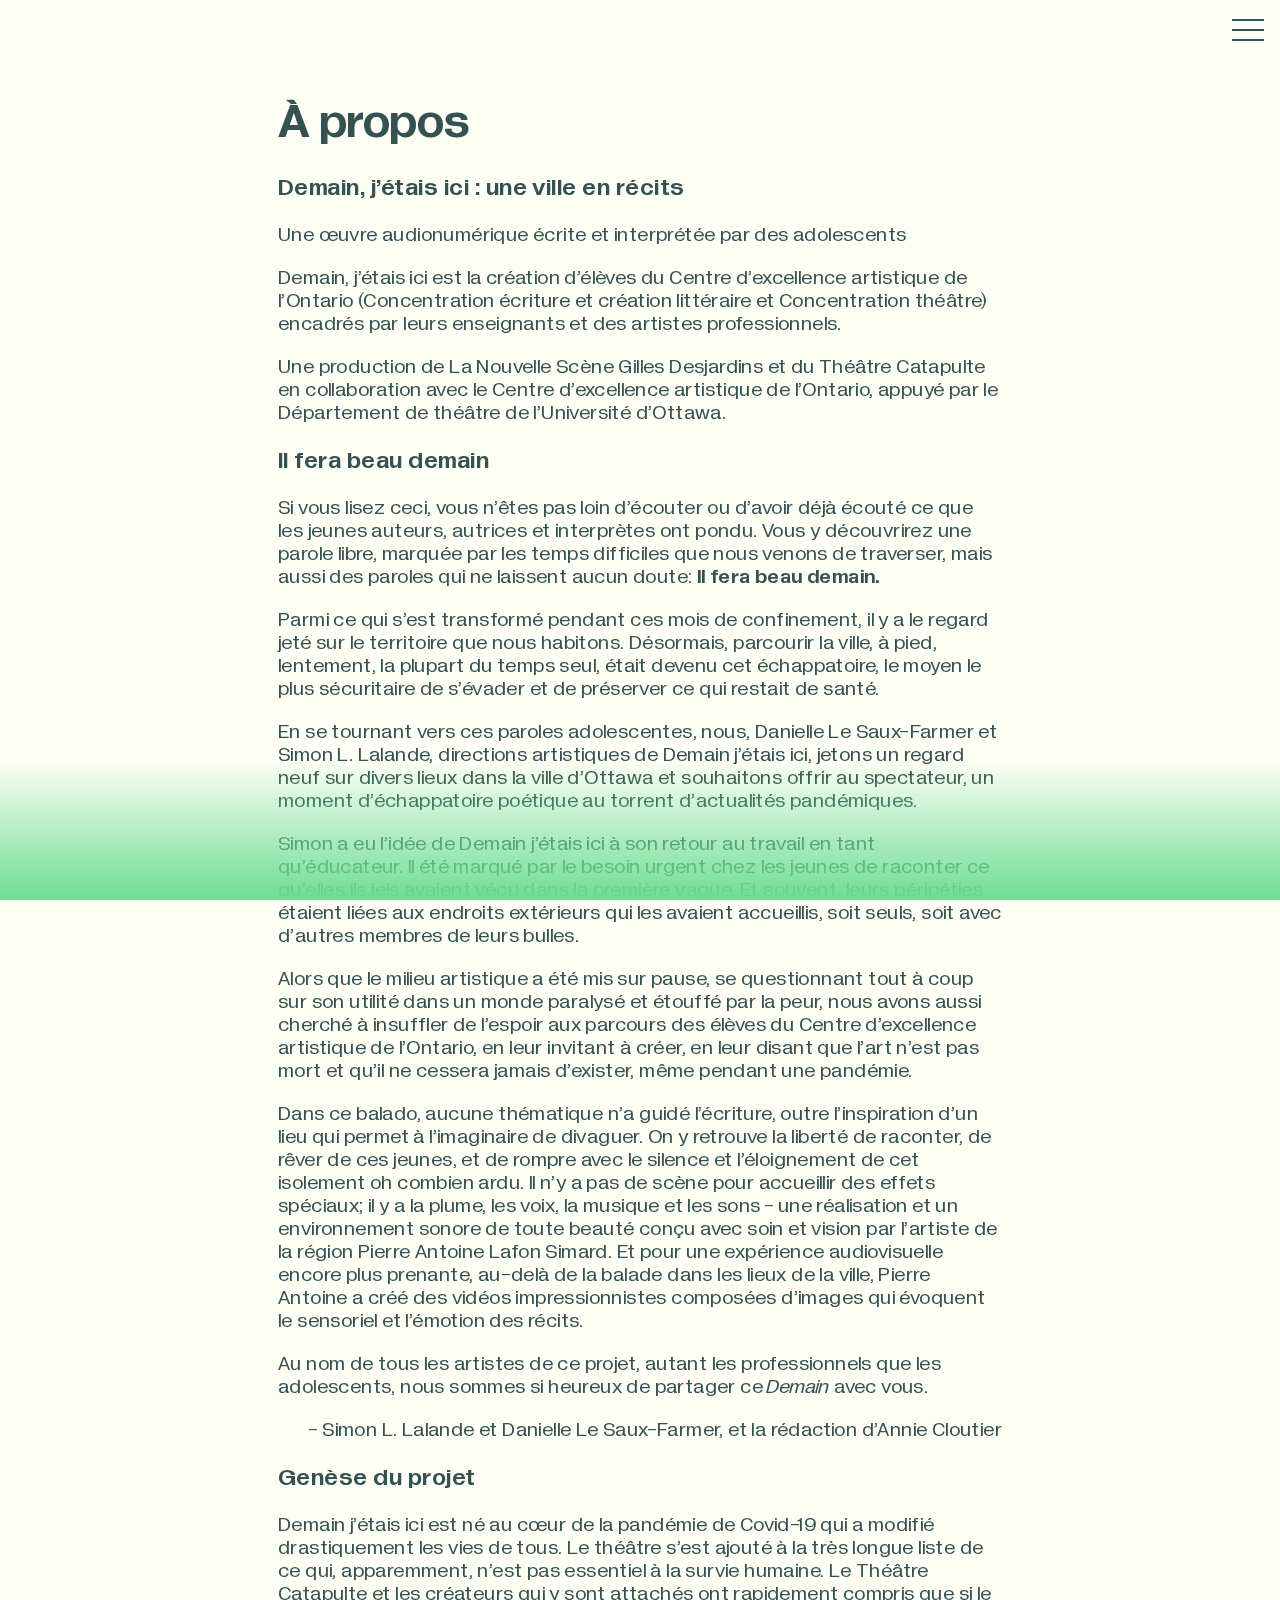
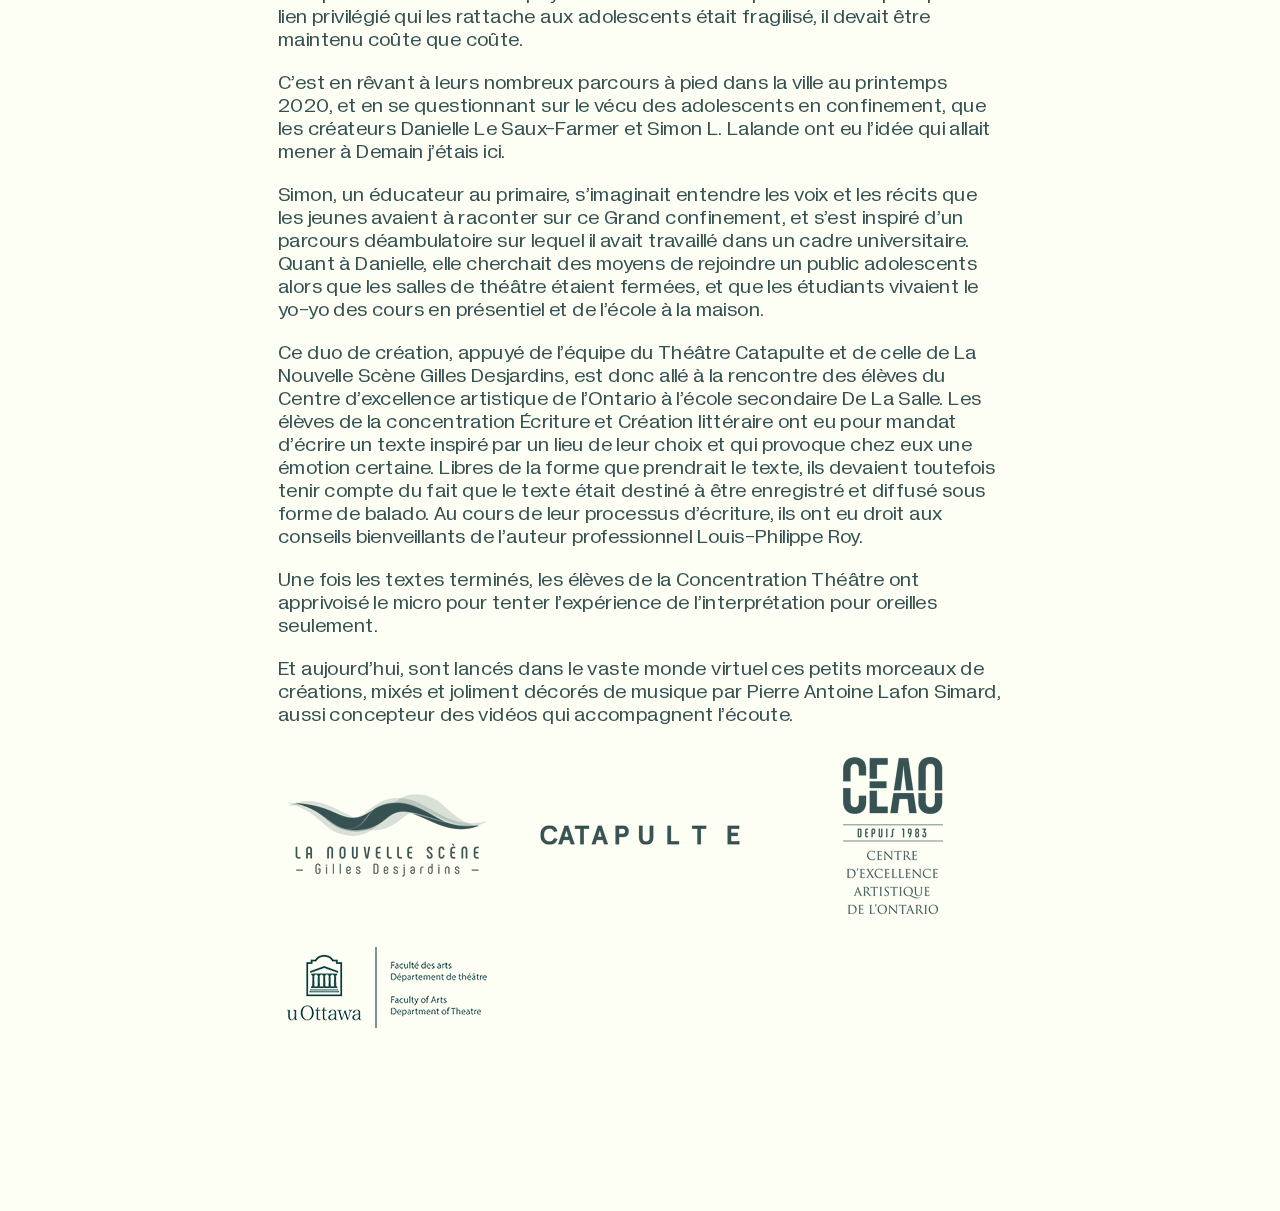
==== commit f82096a7: "pushin pushin pushin" ====
--- a/a-propos.html
+++ b/a-propos.html
@@ -51,7 +51,7 @@
     <!-- Normalise.css -->
     <link rel="stylesheet" href="./assets/scss/app.css">
     <!-- Custom styles -->
-    <link rel="stylesheet" href="./assets/scss/theme.css?v=2">
+    <link rel="stylesheet" href="./assets/scss/theme.css?v=3">
 
 </head>
 
@@ -84,7 +84,7 @@
             
             <p>Demain, j’étais ici est la création d’élèves du Centre d’excellence artistique de l’Ontario (Concentration écriture et création littéraire et Concentration théâtre) encadrés par leurs enseignants et des artistes professionnels.</p>
             
-            <p>Une production de La Nouvelle Scène Gilles Desjardins et du Théâtre Catapulte en collaboration avec le Centre d’excellence artistique de l’Ontario.</p>
+            <p>Une production de La Nouvelle Scène Gilles Desjardins et du Théâtre Catapulte en collaboration avec le Centre d’excellence artistique de l’Ontario, appuyé par le Département de théâtre de l’Université d’Ottawa.</p>
 
             <h2>Il fera beau demain</h2>
 
@@ -128,6 +128,9 @@
                 <li>
                     <a href="https://ceao.cepeo.on.ca/" target="_blank"><img alt="Logo du Centre d’excellence artistique de l’Ontario" src="./assets/images/logos/logo-ceao-v2.png" srcset="./assets/images/logos/logo-ceao-v2@2x.png 2x" /></a>
                 </li>
+                <li>
+                    <a href="https://arts.uottawa.ca/theatre/fr" target="_blank"><img alt="Logo de la Faculté des arts de l'Université d'Ottawa, département de théâtre" src="./assets/images/logos/logo-uottawa.png" srcset="./assets/images/logos/logo-uottawa@2x.png 2x" /></a>
+                </li>
             </ul>
             
         </div>
--- a/assets/scss/theme.css
+++ b/assets/scss/theme.css
@@ -625,7 +625,7 @@
 }
 
 #player #songLock {
-  background: transparent url("../images/ico-lock.svg") no-repeat center;
+  background: transparent url("data:image/svg+xml,%3Csvg width='26' height='33' viewBox='0 0 26 33' fill='none' xmlns='http://www.w3.org/2000/svg'%3E%3Cpath fill-rule='evenodd' clip-rule='evenodd' d='M7.11879 13.1754H18.1168V8.85083C18.1168 5.8138 15.6548 3.35181 12.6178 3.35181C9.58079 3.35181 7.11879 5.8138 7.11879 8.85083V13.1754ZM4.11879 13.1754H3.21924C1.56238 13.1754 0.219238 14.5185 0.219238 16.1754V29.6481C0.219238 31.305 1.56239 32.6481 3.21924 32.6481H22.8663C24.5232 32.6481 25.8663 31.305 25.8663 29.6481V16.1754C25.8663 14.5185 24.5231 13.1754 22.8663 13.1754H21.1168V8.85083C21.1168 4.15695 17.3117 0.351807 12.6178 0.351807C7.92393 0.351807 4.11879 4.15694 4.11879 8.85083V13.1754ZM13.9935 24.4364C15.3665 24.0275 16.3677 22.7555 16.3677 21.2496C16.3677 19.4135 14.8792 17.925 13.0431 17.925C11.2069 17.925 9.71844 19.4135 9.71844 21.2496C9.71844 22.5761 10.4953 23.7211 11.6188 24.2545V27.1864C11.6188 27.8422 12.1504 28.3738 12.8061 28.3738C13.4619 28.3738 13.9935 27.8422 13.9935 27.1864V24.4364Z' fill='%23365151'/%3E%3C/svg%3E") no-repeat center;
   background-size: cover;
   display: none;
   height: 26px;
@@ -1074,6 +1074,13 @@
 
 .list-theme-a img {
   width: 100%;
+}
+
+.list-theme-a.add-after::after {
+  content: "";
+  -webkit-box-flex: 0;
+      -ms-flex: 0 0 31%;
+          flex: 0 0 31%;
 }
 
 .list-theme-b {
@@ -1092,6 +1099,7 @@
 }
 
 .list-theme-b li {
+  margin-bottom: 30px;
   text-align: center;
   width: 30%;
 }
@@ -1175,6 +1183,10 @@
 
 #logos-list li:nth-child(3) img {
   max-width: 100px;
+}
+
+#logos-list li:nth-child(4) img {
+  max-width: 200px;
 }
 
 #intro-video {
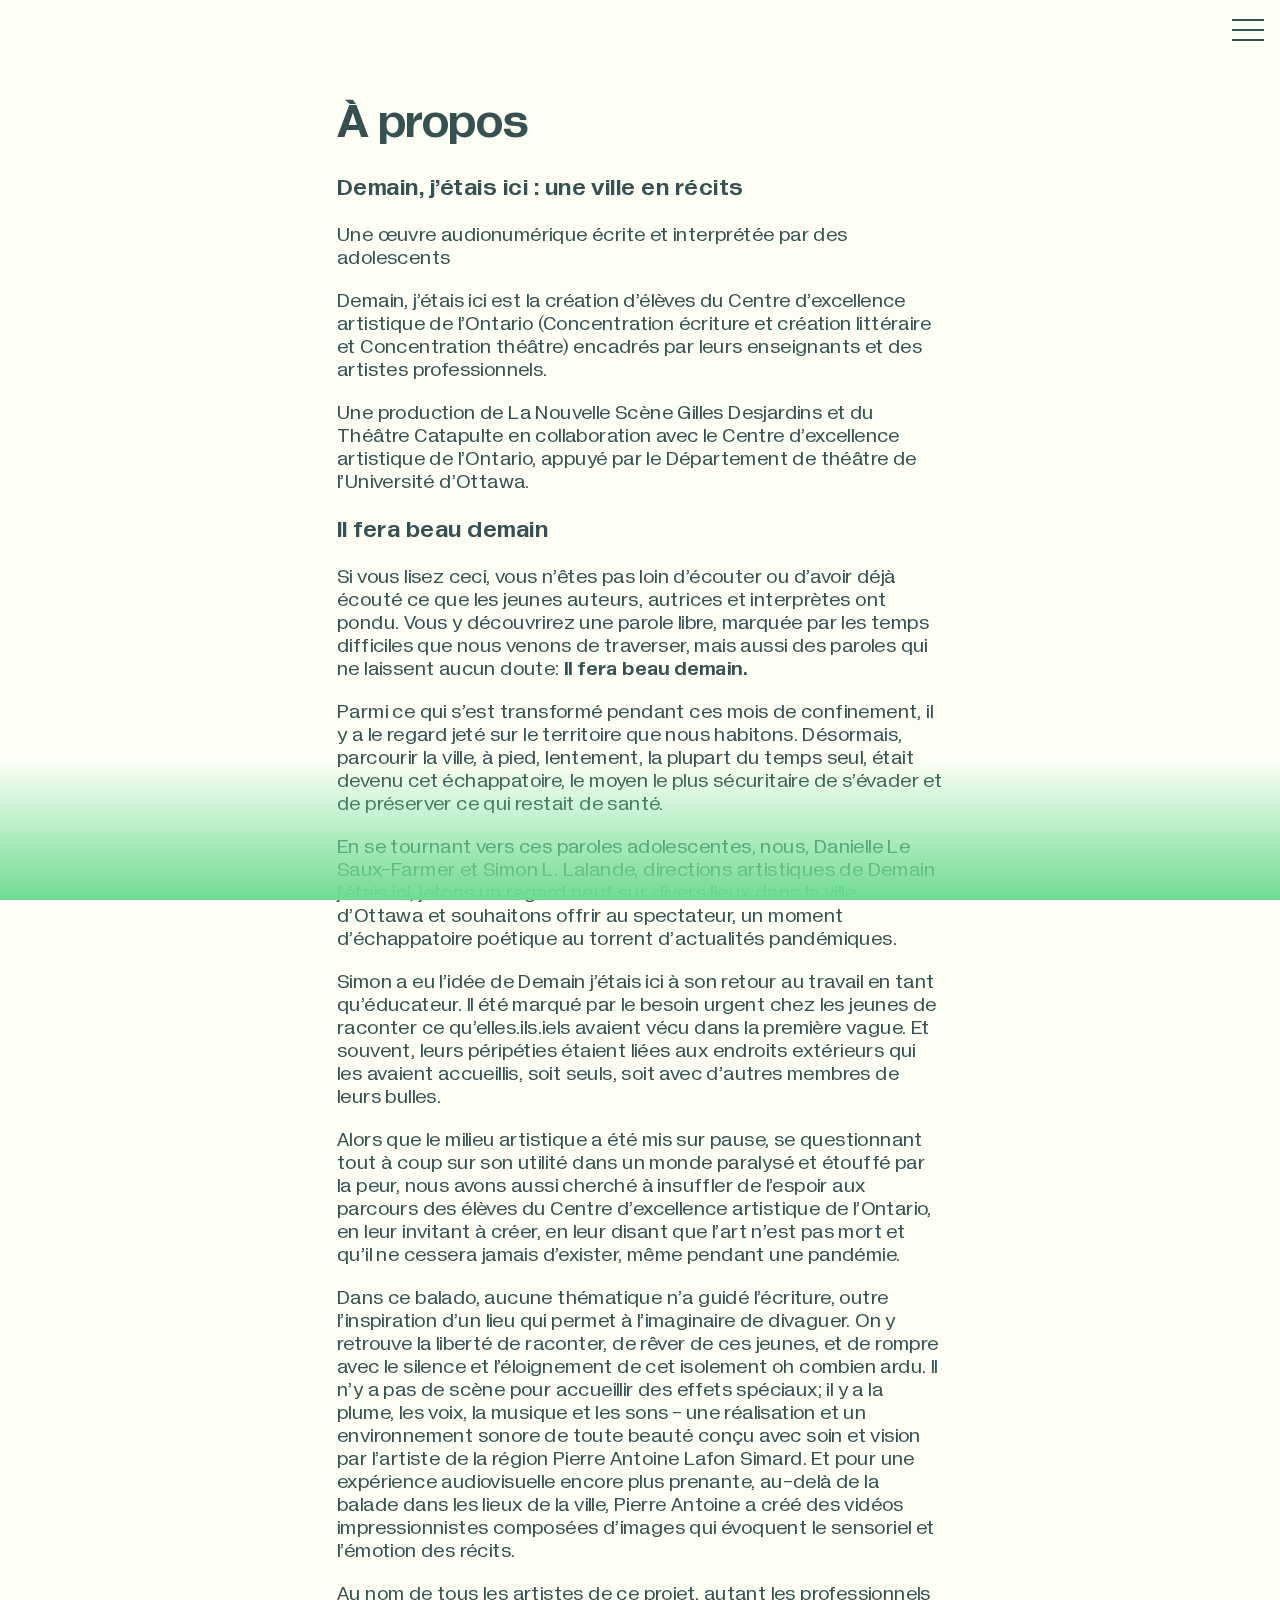
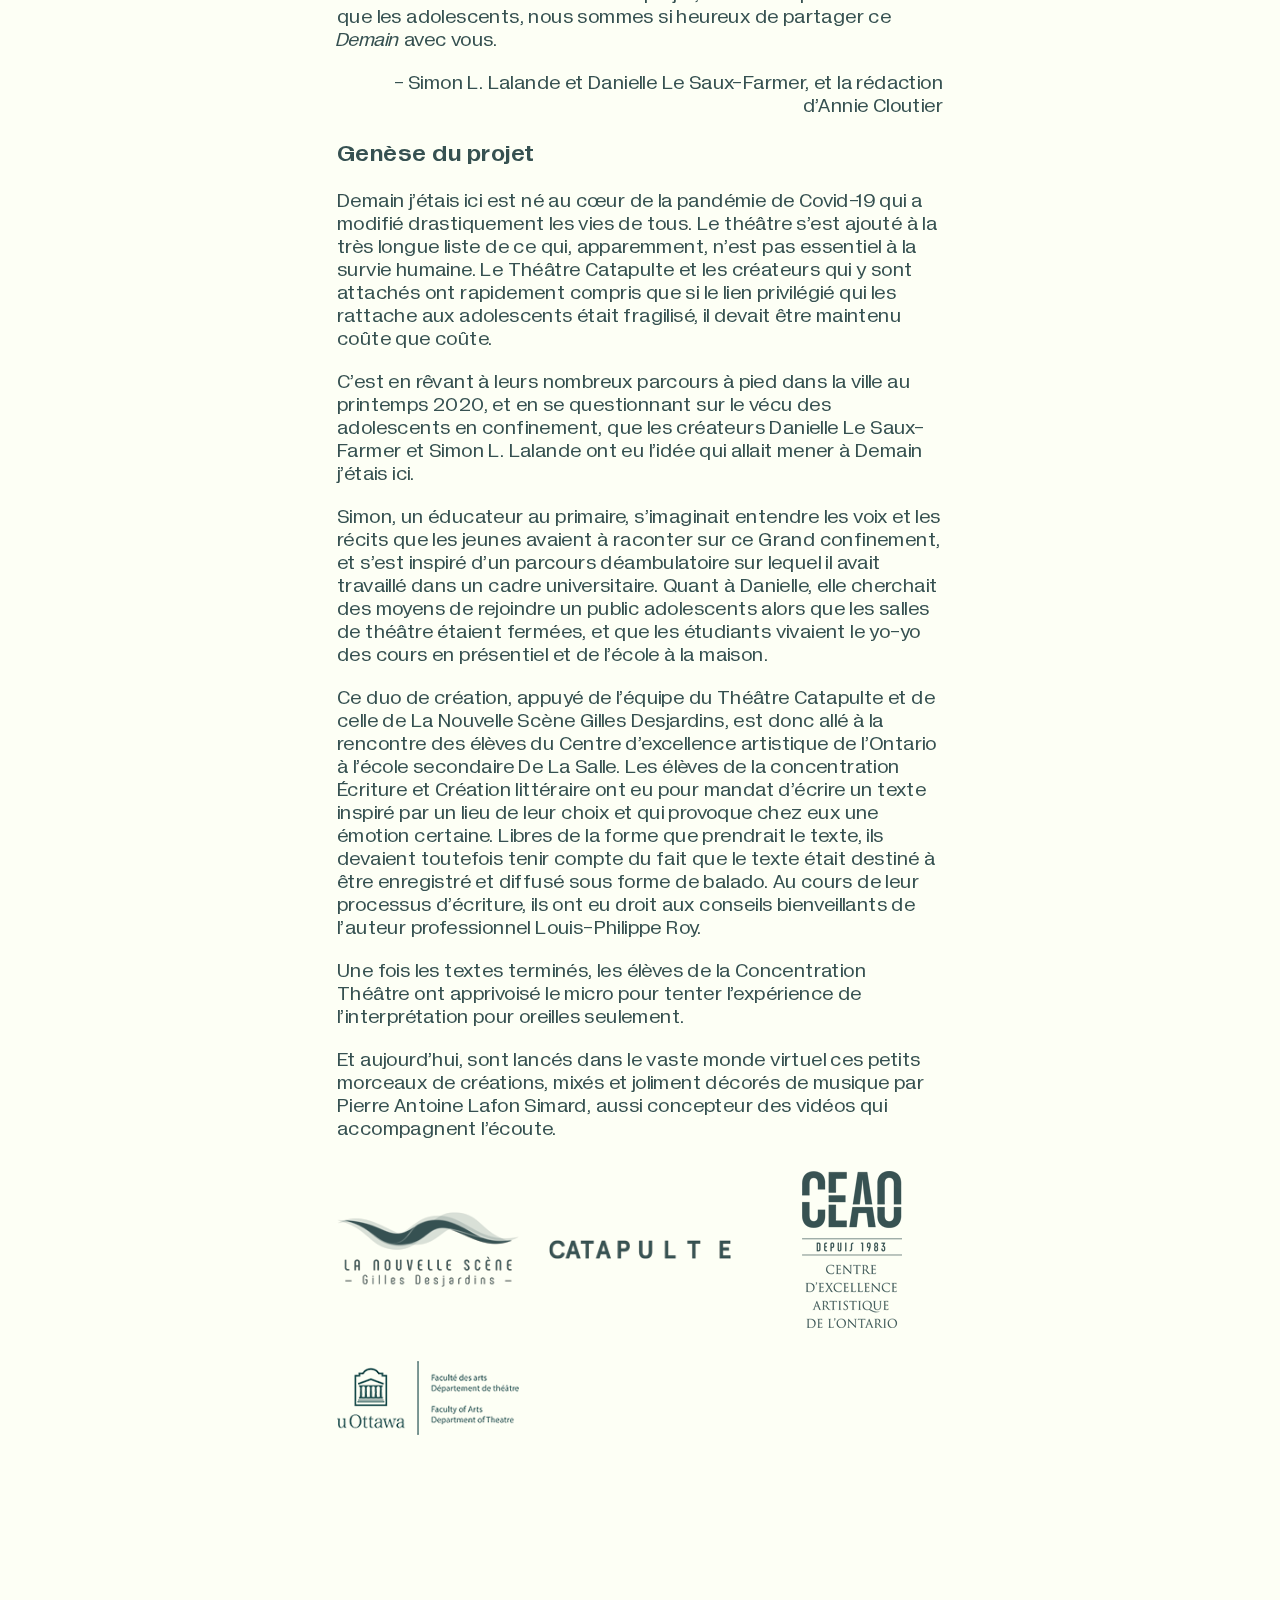
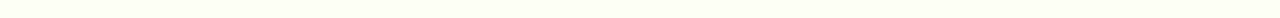
==== commit ac54a340: "mediation page" ====
--- a/a-propos.html
+++ b/a-propos.html
@@ -12,7 +12,7 @@
     
     <meta name="author" content="Théâtre Catapulte">
     <!--meta name="keywords" content=""-->
-    <meta name="description" content="">
+    <meta name="description" content="Une oeuvre audionumérique écrite et interprétée par des adolescents.">
     
     <meta itemprop="name" content="Demain, j’étais ici : une ville en récits">
     <meta itemprop="description" content="Une oeuvre audionumérique écrite et interprétée par des adolescents.">
--- a/assets/scss/theme.css
+++ b/assets/scss/theme.css
@@ -1002,6 +1002,14 @@
   font-style: italic;
 }
 
+p a {
+  color: #365151;
+}
+
+p a:hover, p a:focus, p a:active {
+  text-decoration: none;
+}
+
 main .inner {
   padding: 80px 20px;
 }
@@ -1019,6 +1027,29 @@
   border: 0;
 }
 
+.block {
+  display: block;
+}
+
+.bordered-content {
+  border: 1px solid #365151;
+  margin-bottom: 20px;
+  padding: 20px;
+}
+
+.sr-only {
+  position: absolute;
+  width: 1px;
+  height: 1px;
+  padding: 0;
+  margin: -1px;
+  overflow: hidden;
+  clip: rect(0, 0, 0, 0);
+  white-space: nowrap;
+  /* added line */
+  border: 0;
+}
+
 .text-align-right {
   text-align: right;
 }
@@ -1029,6 +1060,14 @@
 
 .mt-20 {
   margin-top: 20px;
+}
+
+.mb-40 {
+  margin-bottom: 40px;
+}
+
+.w-90 {
+  width: 90%;
 }
 
 .list-theme-a {
@@ -1104,6 +1143,15 @@
   width: 30%;
 }
 
+.list-theme-c {
+  color: #365151;
+  font-size: 1.25em;
+}
+
+.list-theme-c li {
+  margin-bottom: 6px;
+}
+
 .full-height {
   height: 100%;
 }
@@ -1155,6 +1203,27 @@
   border-radius: 20px;
   display: inline-block;
   padding: 7px 16px;
+}
+
+.text-theme-h {
+  font-size: 1.3em;
+  font-weight: bold;
+  text-align: center;
+}
+
+.img-wrapper.double {
+  display: -webkit-box;
+  display: -ms-flexbox;
+  display: flex;
+  -ms-flex-wrap: wrap;
+      flex-wrap: wrap;
+  -webkit-box-pack: justify;
+      -ms-flex-pack: justify;
+          justify-content: space-between;
+}
+
+.img-wrapper.double img {
+  width: 49%;
 }
 
 .overflow-hidden {
@@ -1984,6 +2053,134 @@
   background-color: #fdfff5;
 }
 
+/* 
+
+MEDIATION PAGE
+
+*/
+.content-table-nav {
+  max-width: 220px;
+  position: fixed;
+  left: 4%;
+  top: 100px;
+}
+
+.content-table-nav h2 {
+  font-size: 1em !important;
+  font-weight: bold !important;
+  margin: 1em 0 !important;
+}
+
+.content-table-nav nav {
+  font-size: 1em;
+}
+
+.content-table-nav nav a {
+  color: #365151;
+  text-decoration: none;
+}
+
+.content-table-nav nav a:hover, .content-table-nav nav a.hover {
+  text-decoration: underline;
+}
+
+.content-table-nav nav li {
+  margin: 5px 0;
+}
+
+.content-table-nav nav > ul > li {
+  margin-bottom: 20px;
+}
+
+.content-table-nav nav > ul > li > a:first-child {
+  font-weight: bold;
+}
+
+.mediation h2 {
+  font-weight: normal;
+  font-size: 2.5em;
+  margin: 1em 0 0.6em;
+}
+
+.mediation h3 {
+  color: #365151;
+  font-size: 1.45em;
+  font-weight: bold;
+  letter-spacing: 1;
+  margin: 1em 0;
+}
+
+.mediation h4, .mediation h5 {
+  color: #365151;
+  font-size: 1.40em;
+  font-weight: bold;
+  letter-spacing: 1;
+}
+
+.mediation h5 {
+  font-size: 1.25em;
+}
+
+.mediation dl {
+  color: #365151;
+  font-size: 1.25em;
+  letter-spacing: 0.02em;
+  line-height: 115%;
+}
+
+.mediation dl dt {
+  font-weight: bold;
+}
+
+.mediation dl dt, .mediation dl dd {
+  display: inline;
+}
+
+.mediation dl div {
+  margin: 1em 0;
+}
+
+.mediation figure {
+  margin: 1.5em 0 2em;
+}
+
+.mediation figure img {
+  width: 100%;
+}
+
+.mediation figure figcaption {
+  color: #365151;
+  font-weight: bold;
+  margin-top: 7px;
+}
+
+.mediation figure figcaption span {
+  display: block;
+}
+
+.mediation figure figcaption span.text-theme-c {
+  margin-top: 2px;
+}
+
+.authors-list {
+  display: -webkit-box;
+  display: -ms-flexbox;
+  display: flex;
+  -ms-flex-wrap: wrap;
+      flex-wrap: wrap;
+  -webkit-box-pack: justify;
+      -ms-flex-pack: justify;
+          justify-content: space-between;
+}
+
+.authors-list .col {
+  width: 48%;
+}
+
+.indent-left {
+  margin-left: 30px;
+}
+
 /*
  *******************
  *  MEDIA QUERIES  *
@@ -1996,6 +2193,9 @@
 }
 
 @media (max-width: 376px) {
+  .generic-page h1 {
+    font-size: 2.4em;
+  }
   #intro-video .text-anim-wrapper span {
     font-size: 5em;
   }
@@ -2021,10 +2221,18 @@
   }
 }
 
+@media (max-width: 1180px) {
+  .content-table-nav {
+    position: relative;
+    left: 0;
+    top: 0;
+  }
+}
+
 @media (min-width: 576px) {
   .container .inner {
     margin: 0 auto;
-    max-width: 764px;
+    max-width: 646px;
   }
 }
 
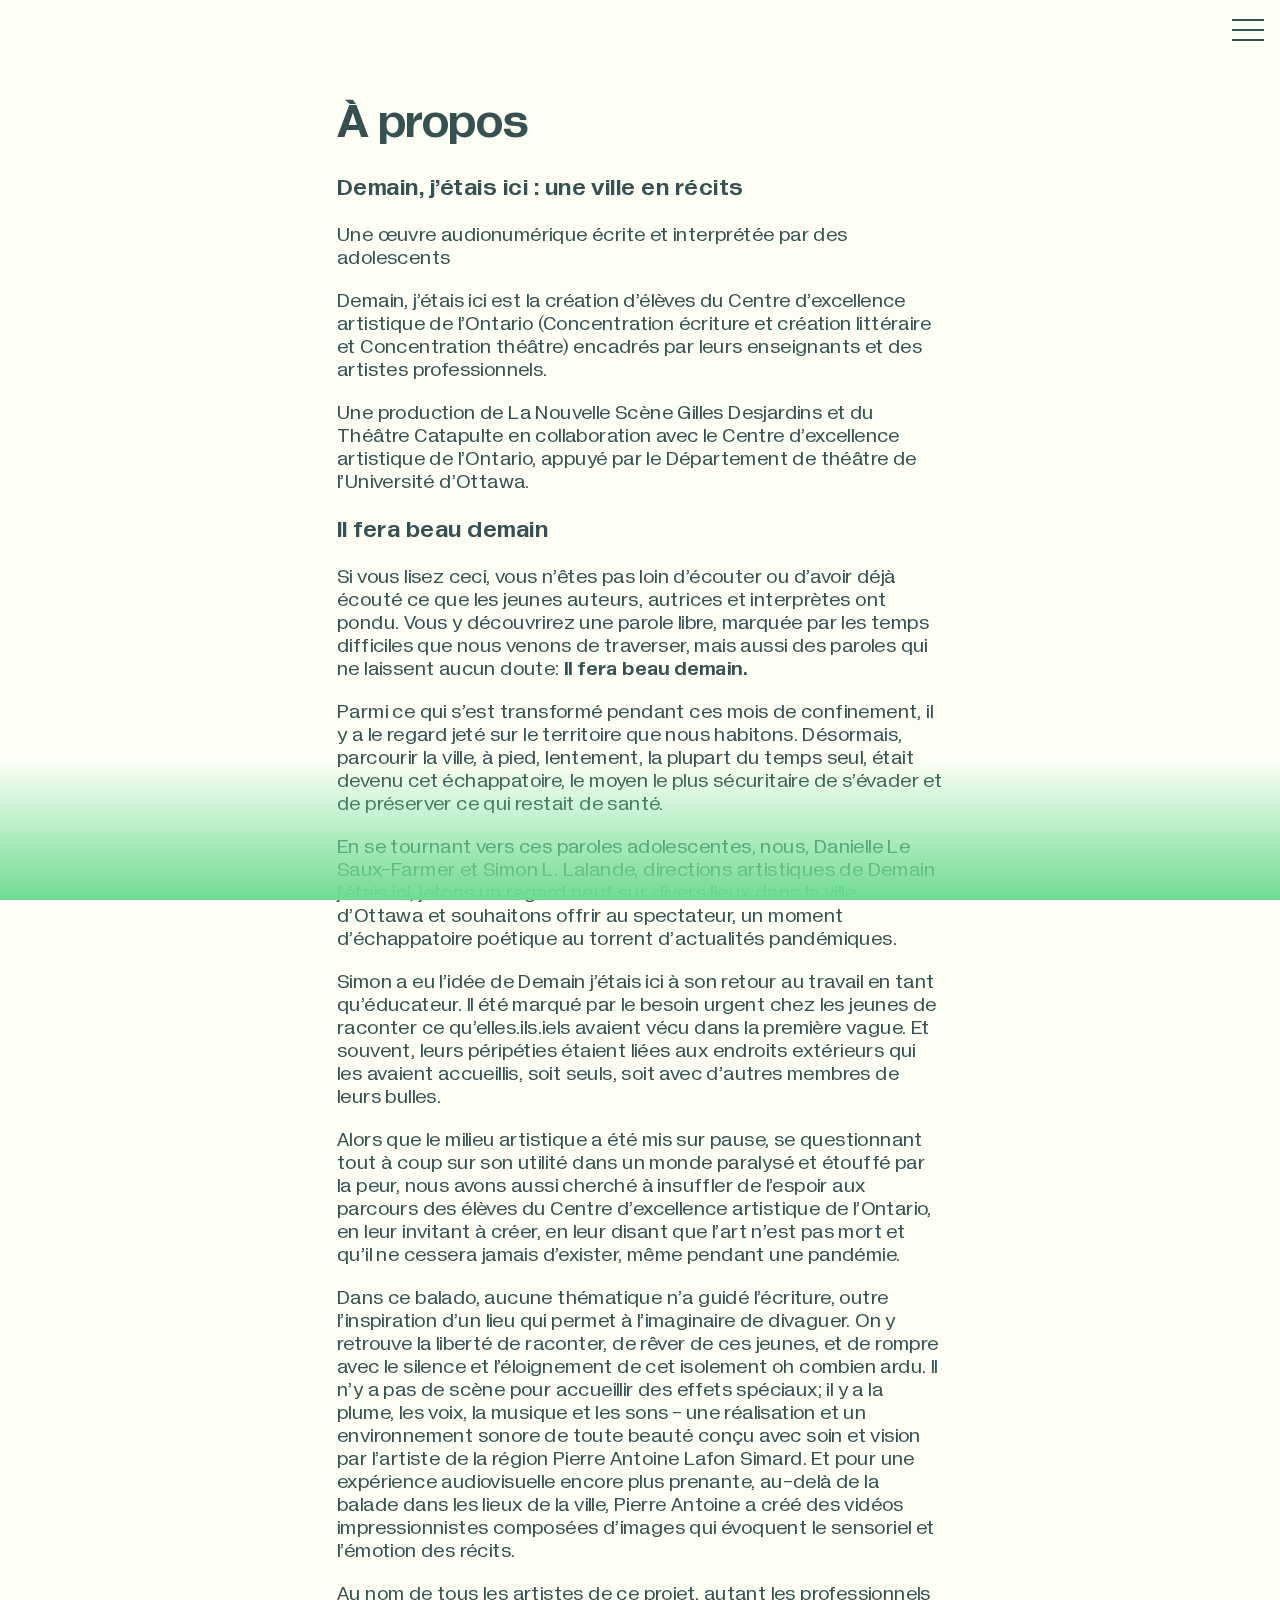
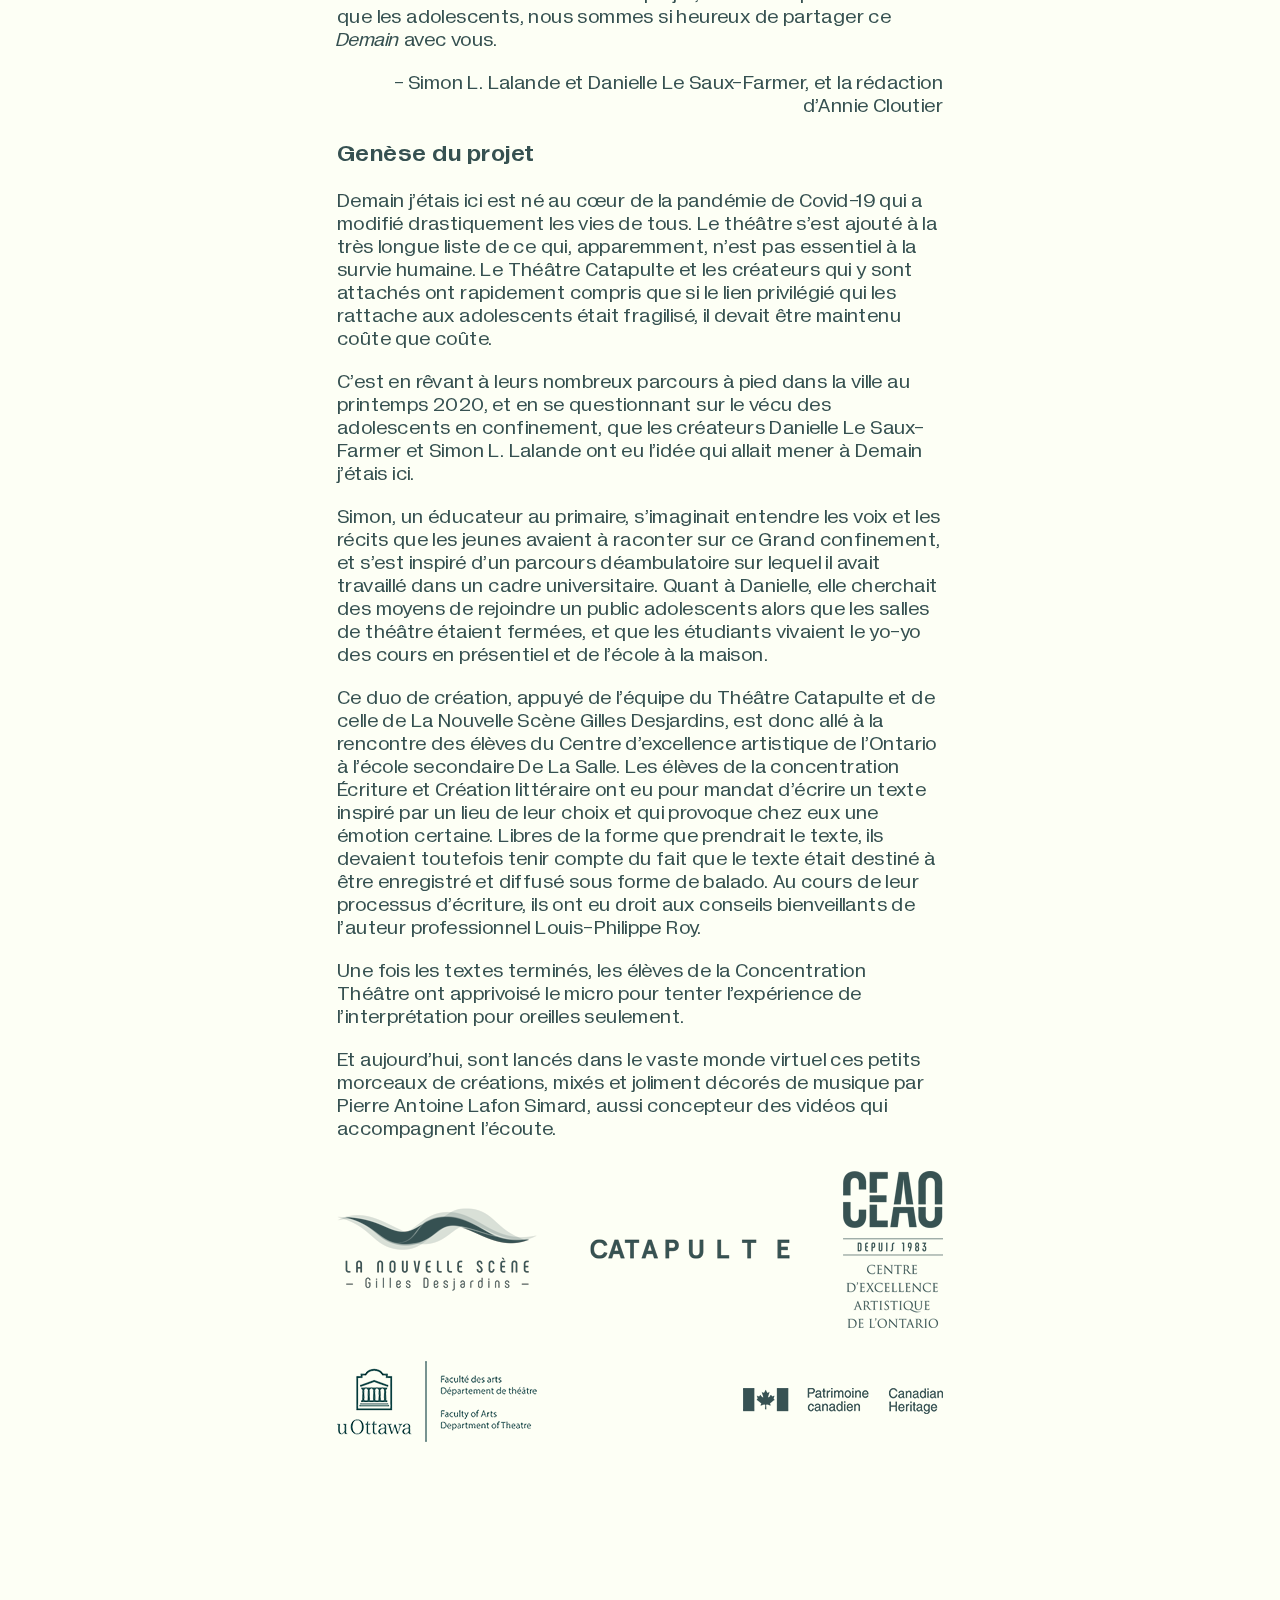
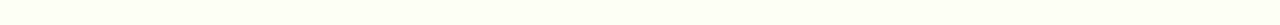
==== commit e5a2df38: "maintenance + ajout logo patrimoine canada" ====
--- a/a-propos.html
+++ b/a-propos.html
@@ -131,6 +131,9 @@
                 <li>
                     <a href="https://arts.uottawa.ca/theatre/fr" target="_blank"><img alt="Logo de la Faculté des arts de l'Université d'Ottawa, département de théâtre" src="./assets/images/logos/logo-uottawa.png" srcset="./assets/images/logos/logo-uottawa@2x.png 2x" /></a>
                 </li>
+                <li>
+                    <a href="https://www.canada.ca/fr/patrimoine-canadien.html" target="_blank"><img alt="Logo de Patrimoine canadien" src="./assets/images/logos/patrimoine_canada.png" srcset="./assets/images/logos/patrimoine-canadien@2x.png 2x" /></a>
+                </li>
             </ul>
             
         </div>
--- a/assets/scss/theme.css
+++ b/assets/scss/theme.css
@@ -1027,6 +1027,10 @@
   border: 0;
 }
 
+.italic {
+  font-style: italic;
+}
+
 .block {
   display: block;
 }
@@ -1140,7 +1144,6 @@
 .list-theme-b li {
   margin-bottom: 30px;
   text-align: center;
-  width: 30%;
 }
 
 .list-theme-c {
@@ -1222,7 +1225,8 @@
           justify-content: space-between;
 }
 
-.img-wrapper.double img {
+.img-wrapper.double figure {
+  margin: 1em 0;
   width: 49%;
 }
 
@@ -1238,10 +1242,6 @@
   min-height: 100%;
 }
 
-#logos-list img {
-  width: 100%;
-}
-
 #logos-list li:nth-child(1) img {
   max-width: 200px;
 }
@@ -1255,6 +1255,10 @@
 }
 
 #logos-list li:nth-child(4) img {
+  max-width: 200px;
+}
+
+#logos-list li:nth-child(5) img {
   max-width: 200px;
 }
 
@@ -2221,7 +2225,7 @@
   }
 }
 
-@media (max-width: 1180px) {
+@media (max-width: 1180px), (max-height: 750px) {
   .content-table-nav {
     position: relative;
     left: 0;
